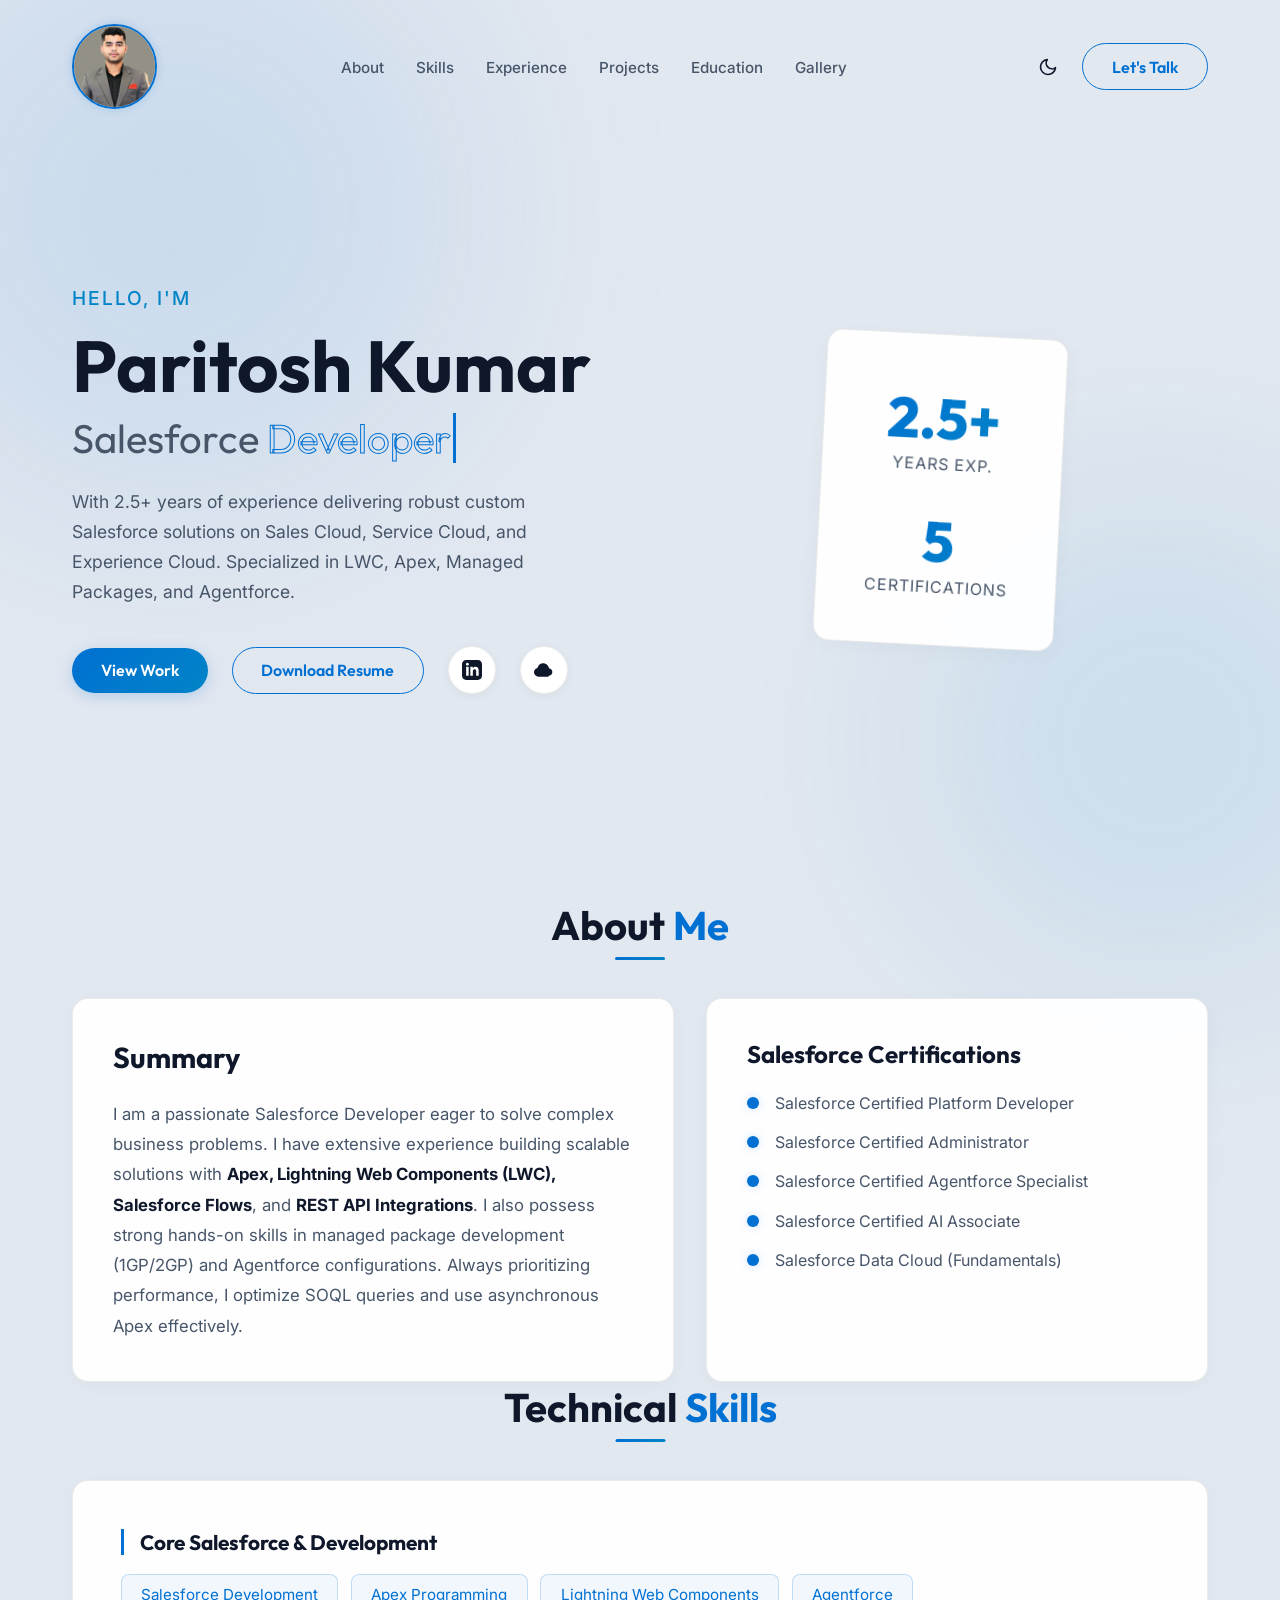
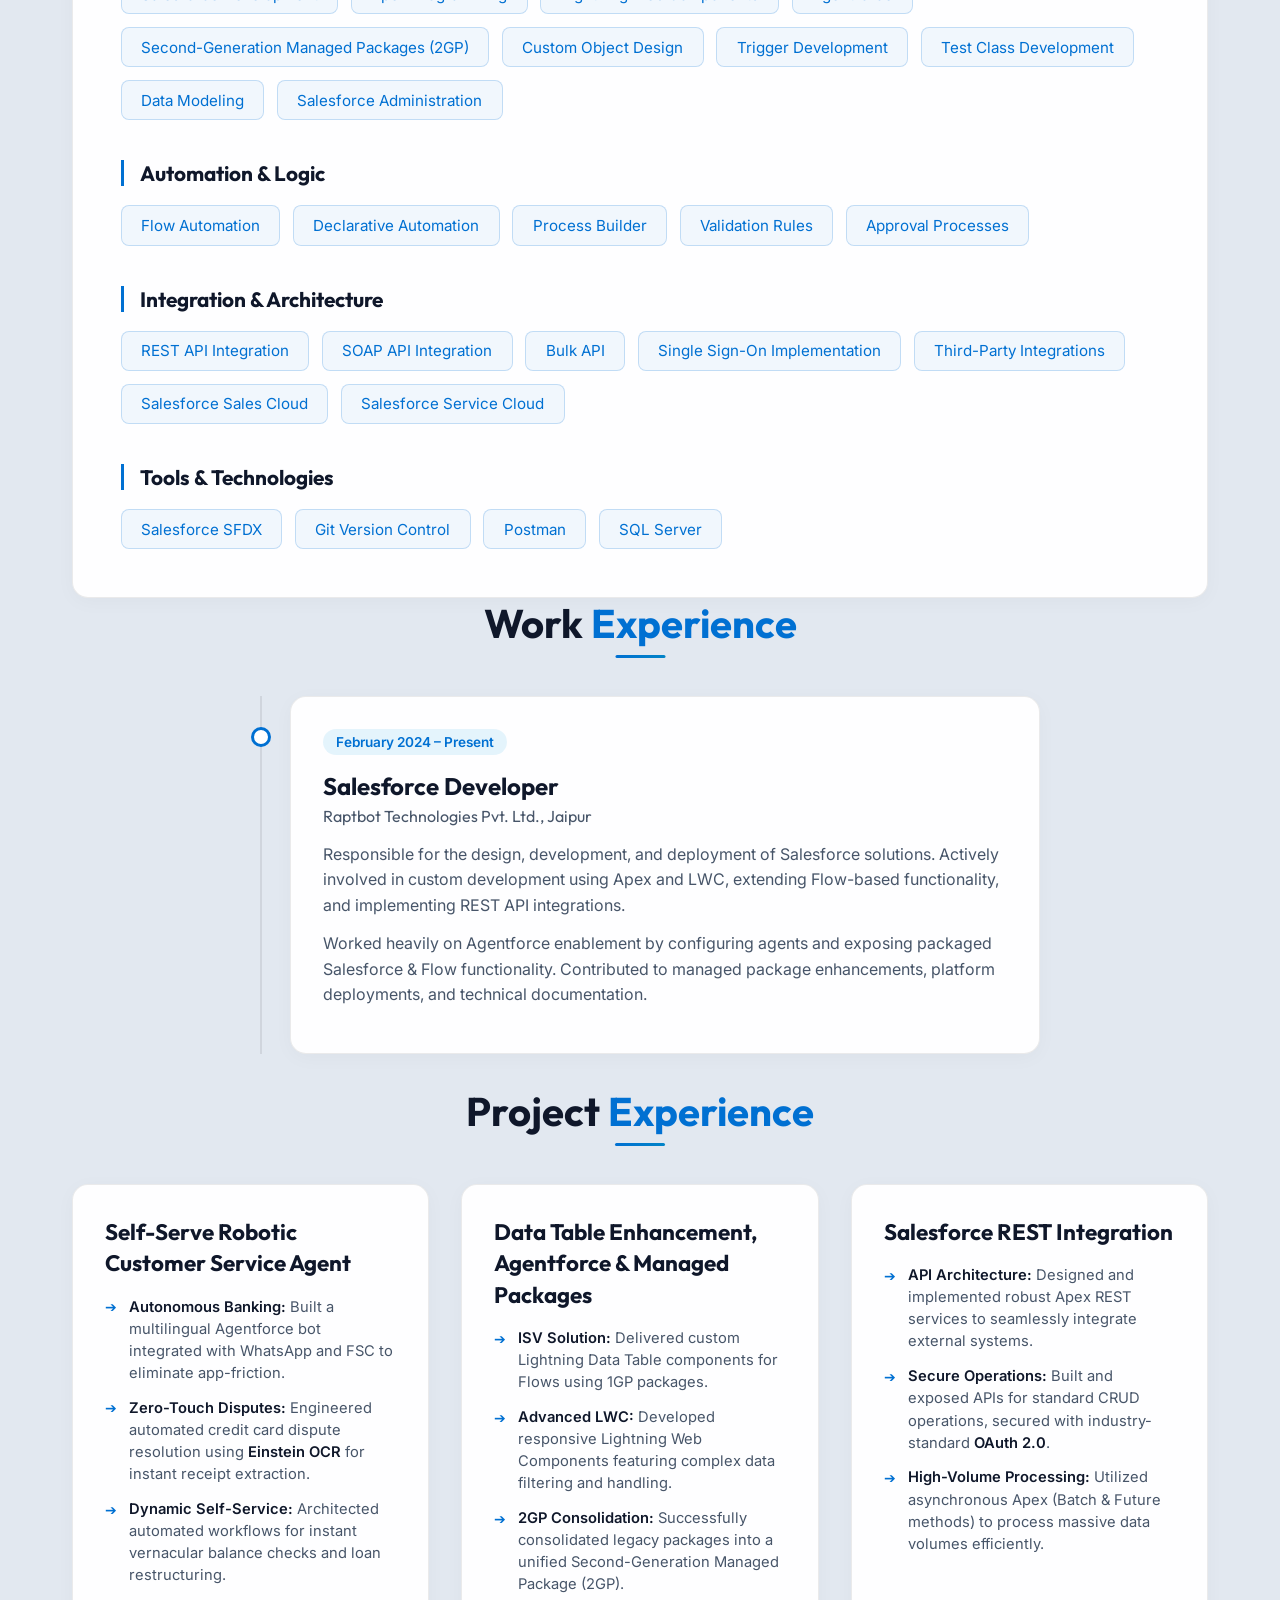
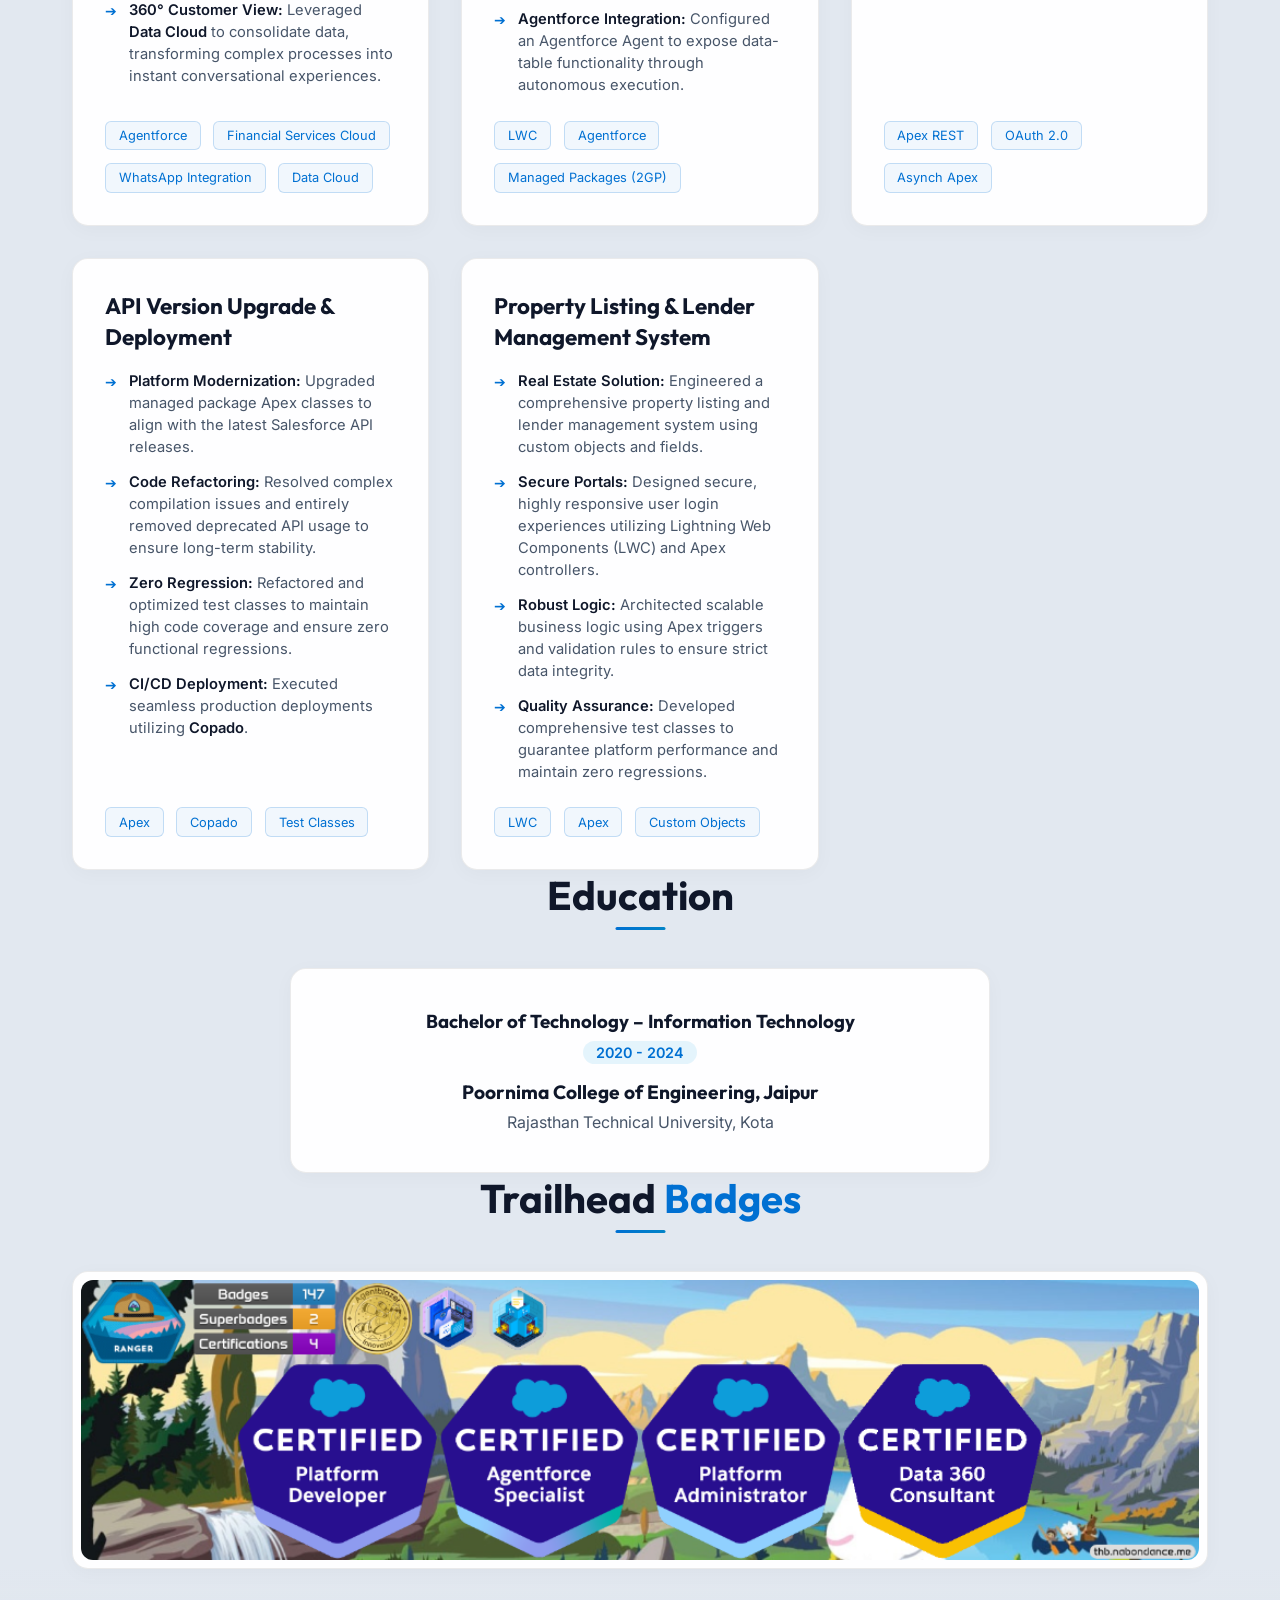
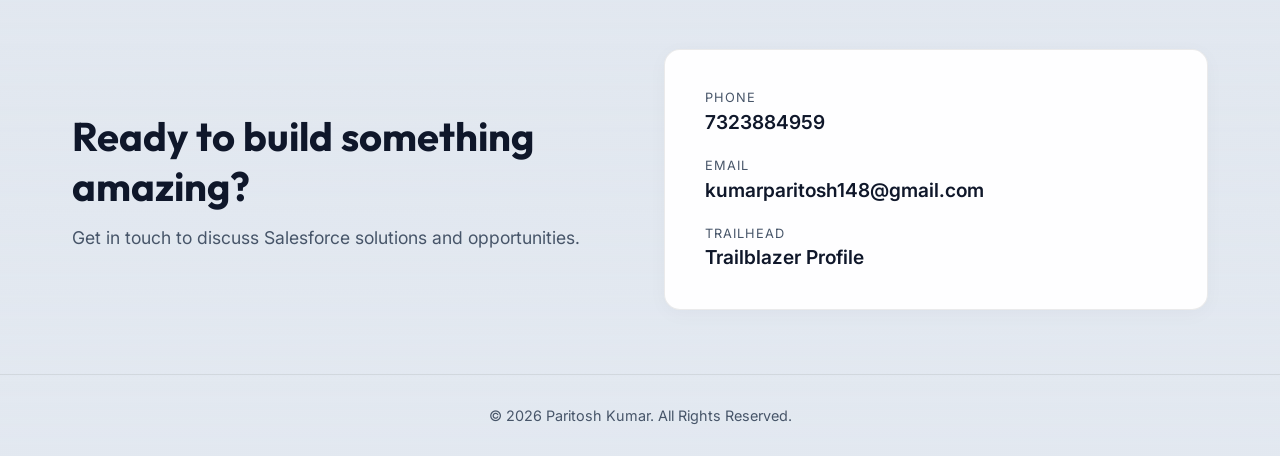
==== index.html @ a92273f9 "style: Restructure project descriptions into scannable bullet points" ====
<!DOCTYPE html>
<html lang="en">

<head>
    <meta charset="UTF-8">
    <meta name="viewport" content="width=device-width, initial-scale=1.0">
    <title>Paritosh Kumar - Salesforce Developer</title>
    <meta name="description"
        content="Portfolio of Paritosh Kumar, Salesforce Developer experienced in Apex, LWC, Agentforce, and REST integrations.">
    <!-- Google Fonts -->
    <link rel="preconnect" href="https://fonts.googleapis.com">
    <link rel="preconnect" href="https://fonts.gstatic.com" crossorigin>
    <link
        href="https://fonts.googleapis.com/css2?family=Inter:wght@300;400;500;600;700;800&family=Outfit:wght@400;600;800&display=swap"
        rel="stylesheet">
    <link rel="stylesheet" href="style.css?v=4.0">
</head>

<body>

    <!-- Background decorative elements -->
    <div class="blob blob-1"></div>
    <div class="blob blob-2"></div>

    <!-- Navigation -->
    <nav class="navbar">
        <div class="nav-content container">
            <a href="#home" class="logo-link">
                <img src="assets/images/profile.jpg" alt="Paritosh Kumar" class="logo-img" />
            </a>
            <div class="menu-toggle" id="mobile-menu" aria-label="Toggle Menu">
                <span class="bar"></span>
                <span class="bar"></span>
                <span class="bar"></span>
            </div>
            <ul class="nav-links">
                <li><a href="#about">About</a></li>
                <li><a href="#skills">Skills</a></li>
                <li><a href="#experience">Experience</a></li>
                <li><a href="#projects">Projects</a></li>
                <li><a href="#education">Education</a></li>
                <li><a href="#gallery">Gallery</a></li>
            </ul>
            <div class="nav-contact">
                <button class="theme-toggle" id="themeToggle" aria-label="Toggle Night Mode">
                    <svg class="sun-icon" viewBox="0 0 24 24" fill="none" stroke="currentColor" stroke-width="2" stroke-linecap="round" stroke-linejoin="round"><circle cx="12" cy="12" r="5"></circle><line x1="12" y1="1" x2="12" y2="3"></line><line x1="12" y1="21" x2="12" y2="23"></line><line x1="4.22" y1="4.22" x2="5.64" y2="5.64"></line><line x1="18.36" y1="18.36" x2="19.78" y2="19.78"></line><line x1="1" y1="12" x2="3" y2="12"></line><line x1="21" y1="12" x2="23" y2="12"></line><line x1="4.22" y1="19.78" x2="5.64" y2="18.36"></line><line x1="18.36" y1="5.64" x2="19.78" y2="4.22"></line></svg>
                    <svg class="moon-icon" viewBox="0 0 24 24" fill="none" stroke="currentColor" stroke-width="2" stroke-linecap="round" stroke-linejoin="round"><path d="M21 12.79A9 9 0 1 1 11.21 3 7 7 0 0 0 21 12.79z"></path></svg>
                </button>
                <a href="#contact" class="btn btn-outline">Let's Talk</a>
            </div>
        </div>
    </nav>

    <main>
        <!-- Home / Hero Section -->
        <section id="home" class="hero container reveal">
            <div class="hero-content">
                <span class="greeting">Hello, I'm</span>
                <h1 class="title">Paritosh Kumar</h1>
                <h2 class="subtitle">Salesforce <span class="typing-text"></span><span class="cursor">&nbsp;</span></h2>
                <p class="description">
                    With 2.5+ years of experience delivering robust custom Salesforce solutions on Sales Cloud, Service
                    Cloud, and Experience Cloud. Specialized in LWC, Apex, Managed Packages, and Agentforce.
                </p>
                <div class="hero-actions">
                    <a href="#projects" class="btn btn-primary">View Work</a>
                    <a href="Paritosh_Kumar.docx%20(4).pdf" download="Paritosh_Kumar_Resume.pdf" class="btn btn-outline"
                        target="_blank">Download Resume</a>
                    <a href="https://www.linkedin.com/in/paritoshkumar73/" target="_blank" class="btn btn-icon"
                        title="LinkedIn">
                        <svg viewBox="0 0 24 24" fill="currentColor">
                            <path
                                d="M19 0h-14c-2.761 0-5 2.239-5 5v14c0 2.761 2.239 5 5 5h14c2.762 0 5-2.239 5-5v-14c0-2.761-2.238-5-5-5zm-11 19h-3v-11h3v11zm-1.5-12.268c-.966 0-1.75-.79-1.75-1.764s.784-1.764 1.75-1.764 1.75.79 1.75 1.764-.783 1.764-1.75 1.764zm13.5 12.268h-3v-5.604c0-3.368-4-3.113-4 0v5.604h-3v-11h3v1.765c1.396-2.586 7-2.777 7 2.476v6.759z" />
                        </svg>
                    </a>
                    <a href="https://www.salesforce.com/trailblazer/i5jnhbssmdlrt0nk6s" target="_blank"
                        class="btn btn-icon" title="Trailhead Profile">
                        <svg viewBox="0 0 24 24" fill="currentColor">
                            <path
                                d="M17.5 19c2.485 0 4.5-2.015 4.5-4.5 0-2.316-1.745-4.225-4.004-4.475C17.432 6.643 14.542 4 11 4 7.686 4 4.908 6.37 4.148 9.479 1.83 9.873 0 11.968 0 14.5 0 17.538 2.462 20 5.5 20h12v-1z" />
                        </svg>
                    </a>
                </div>
            </div>

            <div class="hero-visual">
                <div class="hero-card glass">
                    <div class="card-item">
                        <span class="stat">2.5+</span>
                        <span class="label">Years Exp.</span>
                    </div>
                    <div class="card-item">
                        <span class="stat">5</span>
                        <span class="label">Certifications</span>
                    </div>
                </div>
            </div>
        </section>

        <!-- About Section -->
        <section id="about" class="about container reveal">
            <h2 class="section-title">About <span>Me</span></h2>
            <div class="about-grid">
                <div class="about-text glass">
                    <h3>Summary</h3>
                    <p>I am a passionate Salesforce Developer eager to solve complex business problems. I have extensive
                        experience building scalable solutions with <strong>Apex, Lightning Web Components (LWC),
                            Salesforce Flows</strong>, and <strong>REST API Integrations</strong>. I also possess strong
                        hands-on skills in managed package development (1GP/2GP) and Agentforce configurations. Always
                        prioritizing performance, I optimize SOQL queries and use asynchronous Apex effectively.</p>
                </div>

                <div class="certifications glass">
                    <h3>Salesforce Certifications</h3>
                    <ul class="cert-list">
                        <li>
                            <div class="cert-icon"></div>
                            <span>Salesforce Certified Platform Developer</span>
                        </li>
                        <li>
                            <div class="cert-icon"></div>
                            <span>Salesforce Certified Administrator</span>
                        </li>
                        <li>
                            <div class="cert-icon"></div>
                            <span>Salesforce Certified Agentforce Specialist</span>
                        </li>
                        <li>
                            <div class="cert-icon"></div>
                            <span>Salesforce Certified AI Associate</span>
                        </li>
                        <li>
                            <div class="cert-icon"></div>
                            <span>Salesforce Data Cloud (Fundamentals)</span>
                        </li>
                    </ul>
                </div>
            </div>
        </section>

        <!-- Skills Section -->
        <section id="skills" class="skills container reveal">
            <h2 class="section-title">Technical <span>Skills</span></h2>
            <div class="skills-container glass hover-effect">
                <div class="skill-category">
                    <h3>Core Salesforce & Development</h3>
                    <div class="skill-tags">
                        <span>Salesforce Development</span>
                        <span>Apex Programming</span>
                        <span>Lightning Web Components</span>
                        <span>Agentforce</span>
                        <span>Second-Generation Managed Packages (2GP)</span>
                        <span>Custom Object Design</span>
                        <span>Trigger Development</span>
                        <span>Test Class Development</span>
                        <span>Data Modeling</span>
                        <span>Salesforce Administration</span>
                    </div>
                </div>

                <div class="skill-category">
                    <h3>Automation & Logic</h3>
                    <div class="skill-tags">
                        <span>Flow Automation</span>
                        <span>Declarative Automation</span>
                        <span>Process Builder</span>
                        <span>Validation Rules</span>
                        <span>Approval Processes</span>
                    </div>
                </div>

                <div class="skill-category">
                    <h3>Integration & Architecture</h3>
                    <div class="skill-tags">
                        <span>REST API Integration</span>
                        <span>SOAP API Integration</span>
                        <span>Bulk API</span>
                        <span>Single Sign-On Implementation</span>
                        <span>Third-Party Integrations</span>
                        <span>Salesforce Sales Cloud</span>
                        <span>Salesforce Service Cloud</span>
                    </div>
                </div>

                <div class="skill-category">
                    <h3>Tools & Technologies</h3>
                    <div class="skill-tags">
                        <span>Salesforce SFDX</span>
                        <span>Git Version Control</span>
                        <span>Postman</span>
                        <span>SQL Server</span>
                    </div>
                </div>
            </div>
        </section>

        <!-- Experience Section -->
        <section id="experience" class="experience container reveal">
            <h2 class="section-title">Work <span>Experience</span></h2>
            <div class="timeline">
                <div class="timeline-item glass">
                    <div class="timeline-badge"></div>
                    <div class="timeline-content">
                        <span class="timeline-date">February 2024 – Present</span>
                        <h3 class="role">Salesforce Developer</h3>
                        <h4 class="company">Raptbot Technologies Pvt. Ltd., Jaipur</h4>
                        <p>Responsible for the design, development, and deployment of Salesforce solutions. Actively
                            involved in custom development using Apex and LWC, extending Flow-based functionality, and
                            implementing REST API integrations.</p>
                        <p>Worked heavily on Agentforce enablement by configuring agents and exposing packaged
                            Salesforce & Flow functionality. Contributed to managed package enhancements, platform
                            deployments, and technical documentation.</p>
                    </div>
                </div>
            </div>
        </section>

        <!-- Projects Section -->
        <section id="projects" class="projects container reveal">
            <h2 class="section-title">Project <span>Experience</span></h2>
            <div class="projects-grid">

                <div class="project-card glass hover-effect">
                    <div class="project-header">
                        <h3>Self-Serve Robotic Customer Service Agent</h3>
                    </div>
                    <div class="project-body">
                        <ul class="project-bullets">
                            <li><strong>Autonomous Banking:</strong> Built a multilingual Agentforce bot integrated with WhatsApp and FSC to eliminate app-friction.</li>
                            <li><strong>Zero-Touch Disputes:</strong> Engineered automated credit card dispute resolution using <strong>Einstein OCR</strong> for instant receipt extraction.</li>
                            <li><strong>Dynamic Self-Service:</strong> Architected automated workflows for instant vernacular balance checks and loan restructuring.</li>
                            <li><strong>360° Customer View:</strong> Leveraged <strong>Data Cloud</strong> to consolidate data, transforming complex processes into instant conversational experiences.</li>
                        </ul>
                    </div>
                    <div class="project-tags">
                        <span>Agentforce</span>
                        <span>Financial Services Cloud</span>
                        <span>WhatsApp Integration</span>
                        <span>Data Cloud</span>
                    </div>
                </div>

                <div class="project-card glass hover-effect">
                    <div class="project-header">
                        <h3>Data Table Enhancement, Agentforce & Managed Packages</h3>
                    </div>
                    <div class="project-body">
                        <ul class="project-bullets">
                            <li><strong>ISV Solution:</strong> Delivered custom Lightning Data Table components for Flows using 1GP packages.</li>
                            <li><strong>Advanced LWC:</strong> Developed responsive Lightning Web Components featuring complex data filtering and handling.</li>
                            <li><strong>2GP Consolidation:</strong> Successfully consolidated legacy packages into a unified Second-Generation Managed Package (2GP).</li>
                            <li><strong>Agentforce Integration:</strong> Configured an Agentforce Agent to expose data-table functionality through autonomous execution.</li>
                        </ul>
                    </div>
                    <div class="project-tags">
                        <span>LWC</span>
                        <span>Agentforce</span>
                        <span>Managed Packages (2GP)</span>
                    </div>
                </div>

                <div class="project-card glass hover-effect">
                    <div class="project-header">
                        <h3>Salesforce REST Integration</h3>
                    </div>
                    <div class="project-body">
                        <ul class="project-bullets">
                            <li><strong>API Architecture:</strong> Designed and implemented robust Apex REST services to seamlessly integrate external systems.</li>
                            <li><strong>Secure Operations:</strong> Built and exposed APIs for standard CRUD operations, secured with industry-standard <strong>OAuth 2.0</strong>.</li>
                            <li><strong>High-Volume Processing:</strong> Utilized asynchronous Apex (Batch & Future methods) to process massive data volumes efficiently.</li>
                        </ul>
                    </div>
                    <div class="project-tags">
                        <span>Apex REST</span>
                        <span>OAuth 2.0</span>
                        <span>Asynch Apex</span>
                    </div>
                </div>

                <div class="project-card glass hover-effect">
                    <div class="project-header">
                        <h3>API Version Upgrade & Deployment</h3>
                    </div>
                    <div class="project-body">
                        <ul class="project-bullets">
                            <li><strong>Platform Modernization:</strong> Upgraded managed package Apex classes to align with the latest Salesforce API releases.</li>
                            <li><strong>Code Refactoring:</strong> Resolved complex compilation issues and entirely removed deprecated API usage to ensure long-term stability.</li>
                            <li><strong>Zero Regression:</strong> Refactored and optimized test classes to maintain high code coverage and ensure zero functional regressions.</li>
                            <li><strong>CI/CD Deployment:</strong> Executed seamless production deployments utilizing <strong>Copado</strong>.</li>
                        </ul>
                    </div>
                    <div class="project-tags">
                        <span>Apex</span>
                        <span>Copado</span>
                        <span>Test Classes</span>
                    </div>
                </div>

                <div class="project-card glass hover-effect">
                    <div class="project-header">
                        <h3>Property Listing & Lender Management System</h3>
                    </div>
                    <div class="project-body">
                        <ul class="project-bullets">
                            <li><strong>Real Estate Solution:</strong> Engineered a comprehensive property listing and lender management system using custom objects and fields.</li>
                            <li><strong>Secure Portals:</strong> Designed secure, highly responsive user login experiences utilizing Lightning Web Components (LWC) and Apex controllers.</li>
                            <li><strong>Robust Logic:</strong> Architected scalable business logic using Apex triggers and validation rules to ensure strict data integrity.</li>
                            <li><strong>Quality Assurance:</strong> Developed comprehensive test classes to guarantee platform performance and maintain zero regressions.</li>
                        </ul>
                    </div>
                    <div class="project-tags">
                        <span>LWC</span>
                        <span>Apex</span>
                        <span>Custom Objects</span>
                    </div>
                </div>

            </div>
        </section>

        <!-- Education Section -->
        <section id="education" class="education container reveal">
            <h2 class="section-title">Education</h2>
            <div class="edu-card glass">
                <div class="edu-header">
                    <h3>Bachelor of Technology – Information Technology</h3>
                    <span class="edu-date">2020 - 2024</span>
                </div>
                <h4>Poornima College of Engineering, Jaipur</h4>
                <p>Rajasthan Technical University, Kota</p>
            </div>
        </section>

        <!-- Gallery Section -->
        <section id="gallery" class="gallery container reveal">
            <h2 class="section-title">Trailhead <span>Badges</span></h2>
            <div class="glass hover-effect" style="overflow: hidden; display: flex; justify-content: center; padding: 0.5rem; border-radius: 16px;">
                <img src="assets/images/trailhead_banner.png" alt="Trailhead Certifications Banner" style="width: 100%; height: auto; object-fit: contain; border-radius: 12px;" loading="lazy" />
            </div>
        </section>

    </main>

    <footer id="contact" class="footer">
        <div class="container footer-content">
            <div class="footer-info">
                <h2>Ready to build something amazing?</h2>
                <p>Get in touch to discuss Salesforce solutions and opportunities.</p>
            </div>
            <div class="contact-details glass">
                <div class="contact-item">
                    <span class="contact-label">Phone</span>
                    <a href="tel:7323884959" class="contact-value">7323884959</a>
                </div>
                <div class="contact-item">
                    <span class="contact-label">Email</span>
                    <a href="mailto:kumarparitosh148@gmail.com" class="contact-value">kumarparitosh148@gmail.com</a>
                </div>
                <div class="contact-item">
                    <span class="contact-label">Trailhead</span>
                    <a href="https://www.salesforce.com/trailblazer/i5jnhbssmdlrt0nk6s" target="_blank"
                        class="contact-value">Trailblazer Profile</a>
                </div>
            </div>
        </div>
        <div class="footer-bottom">
            <p>&copy;
                <script>document.write(new Date().getFullYear())</script> Paritosh Kumar. All Rights Reserved.
            </p>
        </div>
    </footer>

    <!-- Back to Top Button -->
    <button id="backToTop" class="back-to-top" aria-label="Back to Top">
        <svg viewBox="0 0 24 24" fill="currentColor">
            <path d="M12 4l8 8h-6v8h-4v-8H4z" />
        </svg>
    </button>

    <script src="script.js"></script>
</body>

</html>
---- style.css ----
/* style.css */
:root {
    --bg-dark: #e2e8f0; /* Soft slate/gray tint for Light Theme */
    --bg-glass: rgba(255, 255, 255, 0.95);
    --bg-solid: #ffffff;
    --glass-border: rgba(0, 0, 0, 0.08);
    --text-main: #0f172a;
    --text-muted: #475569;
    --primary: #0070d2;
    --primary-glow: rgba(0, 112, 210, 0.2);
    --accent: #0284c7;
    --accent-glow: rgba(2, 132, 199, 0.2);
    --footer-bg-start: rgba(226, 232, 240, 1);
    
    --transition: all 0.3s cubic-bezier(0.25, 0.8, 0.25, 1);
}

[data-theme="dark"] {
    --bg-dark: #0d1117; /* GitHub Dark Mode */
    --bg-glass: rgba(22, 27, 34, 0.85); /* Dark cards */
    --bg-solid: #161b22; /* Solid dark backgrounds */
    --glass-border: rgba(255, 255, 255, 0.1);
    --text-main: #e6edf3;
    --text-muted: #7d8590;
    --primary: #00A1E0; /* Brighter blue for dark mode */
    --primary-glow: rgba(0, 161, 224, 0.35);
    --accent: #38bdf8;  /* Sky blue accent */
    --accent-glow: rgba(56, 189, 248, 0.3);
    --footer-bg-start: rgba(13, 17, 23, 1);
}

* {
    margin: 0;
    padding: 0;
    box-sizing: border-box;
}

html {
    scroll-behavior: smooth;
    font-family: 'Inter', sans-serif;
    background-color: var(--bg-dark);
    color: var(--text-main);
    overflow-x: hidden;
}

body {
    position: relative;
    overflow-x: hidden;
}

h1, h2, h3, h4, h5, h6, .logo {
    font-family: 'Outfit', sans-serif;
}

a {
    text-decoration: none;
    color: inherit;
    transition: var(--transition);
}

ul {
    list-style: none;
}

/* Background Effects */
.blob {
    position: fixed;
    border-radius: 50%;
    filter: blur(120px);
    z-index: -1;
    opacity: 0.5;
    animation: float 20s infinite ease-in-out alternate;
}

.blob-1 {
    top: -10%;
    left: -10%;
    width: 600px;
    height: 600px;
    background: var(--primary-glow);
}

.blob-2 {
    bottom: -10%;
    right: -10%;
    width: 500px;
    height: 500px;
    background: var(--accent-glow);
    animation-delay: -5s;
}

@keyframes float {
    0% { transform: translate(0, 0) scale(1); }
    50% { transform: translate(10%, 10%) scale(1.1); }
    100% { transform: translate(-10%, -10%) scale(0.9); }
}

/* Layout */
.container {
    max-width: 1200px;
    margin: 0 auto;
    padding: 0 2rem;
}

/* Glassmorphism utilities */
.glass {
    background: var(--bg-glass);
    backdrop-filter: blur(12px);
    -webkit-backdrop-filter: blur(12px);
    border: 1px solid var(--glass-border);
    border-radius: 16px;
    box-shadow: 0 4px 20px rgba(0, 0, 0, 0.03);
}

.hover-effect {
    transition: transform 0.3s ease, box-shadow 0.3s ease, border-color 0.3s ease;
}

.hover-effect:hover {
    transform: translateY(-5px);
    box-shadow: 0 10px 30px rgba(0, 0, 0, 0.3);
    border-color: rgba(255, 255, 255, 0.15);
}

/* Typography elements */
.section-title {
    font-size: 2.5rem;
    margin-bottom: 3rem;
    text-align: center;
    position: relative;
    display: inline-block;
    left: 50%;
    transform: translateX(-50%);
}

.section-title span {
    color: var(--primary);
}

.section-title::after {
    content: '';
    position: absolute;
    bottom: -10px;
    left: 50%;
    transform: translateX(-50%);
    width: 50px;
    height: 3px;
    background: linear-gradient(90deg, var(--primary), var(--accent));
    border-radius: 5px;
}

/* Buttons */
.btn {
    display: inline-flex;
    align-items: center;
    justify-content: center;
    padding: 0.8rem 1.8rem;
    border-radius: 30px;
    font-weight: 600;
    font-size: 1rem;
    cursor: pointer;
    font-family: 'Outfit', sans-serif;
}

.btn-primary {
    background: linear-gradient(135deg, var(--primary), var(--accent));
    color: white;
    box-shadow: 0 4px 15px var(--primary-glow);
}

.btn-primary:hover {
    box-shadow: 0 6px 20px var(--primary-glow);
    transform: translateY(-2px);
}

.btn-outline {
    border: 1px solid var(--primary);
    background: transparent;
    color: var(--primary);
}

.btn-outline:hover {
    background: var(--primary);
    color: white;
    border-color: var(--primary);
}

.btn-icon {
    width: 48px;
    height: 48px;
    padding: 0;
    border-radius: 50%;
    background: var(--bg-solid);
    border: 1px solid var(--glass-border);
    display: flex;
    align-items: center;
    justify-content: center;
    box-shadow: 0 2px 10px rgba(0,0,0,0.05);
}

.btn-icon svg {
    width: 20px;
    height: 20px;
    fill: var(--text-main);
    transition: var(--transition);
}

.btn-icon:hover {
    background: var(--primary);
    border-color: var(--primary);
    transform: translateY(-2px);
}
.btn-icon:hover svg {
    fill: white;
}

/* Navigation */
.navbar {
    position: fixed;
    top: 0;
    left: 0;
    width: 100%;
    z-index: 1000;
    padding: 1.5rem 0;
    transition: var(--transition);
}

.navbar.scrolled {
    padding: 1rem 0;
    background: var(--bg-glass);
    backdrop-filter: blur(20px);
    border-bottom: 1px solid var(--glass-border);
    box-shadow: 0 2px 15px rgba(0,0,0,0.03);
}

.nav-content {
    display: flex;
    justify-content: space-between;
    align-items: center;
}

.logo-link {
    display: flex;
    align-items: center;
}

.logo-img {
    height: 85px;
    width: 85px;
    object-fit: cover;
    object-position: top center;
    border-radius: 50%;
    border: 2px solid var(--primary);
    box-shadow: 0 0 10px var(--primary-glow);
    transition: var(--transition);
}

.logo-link:hover .logo-img {
    transform: scale(1.1);
    box-shadow: 0 0 15px var(--accent-glow);
    border-color: var(--accent);
}

.nav-links {
    display: flex;
    gap: 2rem;
}

.nav-contact {
    display: flex;
    align-items: center;
    gap: 1rem;
}

.theme-toggle {
    background: transparent;
    border: none;
    color: var(--text-main);
    cursor: pointer;
    display: flex;
    align-items: center;
    justify-content: center;
    padding: 0.5rem;
    border-radius: 50%;
    transition: var(--transition);
}

.theme-toggle:hover {
    background: rgba(128, 128, 128, 0.1);
}

.theme-toggle svg {
    width: 20px;
    height: 20px;
}

.theme-toggle .moon-icon {
    display: block;
}

.theme-toggle .sun-icon {
    display: none;
}

[data-theme="dark"] .theme-toggle .moon-icon {
    display: none;
}

[data-theme="dark"] .theme-toggle .sun-icon {
    display: block;
}

.nav-links a {
    font-weight: 500;
    font-size: 0.95rem;
    color: var(--text-muted);
}

.nav-links a:hover,
.nav-links a.active {
    color: var(--text-main);
    text-shadow: 0 0 8px rgba(255, 255, 255, 0.3);
}

/* Hero Section */
.hero {
    min-height: 100vh;
    display: flex;
    align-items: center;
    padding-top: 80px; /* Offset for navbar */
    gap: 4rem;
}

.hero-content {
    flex: 1;
}

.greeting {
    font-size: 1.2rem;
    color: var(--accent);
    font-weight: 500;
    display: block;
    margin-bottom: 1rem;
    letter-spacing: 2px;
    text-transform: uppercase;
}

.title {
    font-size: 4.5rem;
    line-height: 1.1;
    margin-bottom: 0.5rem;
}

.subtitle {
    font-size: 2.5rem;
    color: var(--text-muted);
    font-weight: 400;
    margin-bottom: 1.5rem;
}

.subtitle span {
    color: transparent;
    -webkit-text-stroke: 1px var(--primary);
}

.description {
    font-size: 1.1rem;
    line-height: 1.7;
    color: var(--text-muted);
    margin-bottom: 2.5rem;
    max-width: 540px;
}

.hero-actions {
    display: flex;
    gap: 1.5rem;
    align-items: center;
}

.hero-visual {
    flex: 1;
    display: flex;
    justify-content: center;
    align-items: center;
}

.hero-card {
    padding: 3rem;
    display: flex;
    flex-direction: column;
    gap: 2rem;
    transform: rotate(3deg);
    transition: var(--transition);
}

.hero-card:hover {
    transform: rotate(0deg) scale(1.05);
}

.card-item {
    text-align: center;
}

.stat {
    display: block;
    font-size: 3.5rem;
    font-weight: 800;
    font-family: 'Outfit', sans-serif;
    background: linear-gradient(135deg, var(--primary), var(--accent));
    -webkit-background-clip: text;
    -webkit-text-fill-color: transparent;
}

.label {
    font-size: 1rem;
    color: var(--text-muted);
    text-transform: uppercase;
    letter-spacing: 1px;
}

/* Sections Common */
section {
    padding: 6rem 0;
}

/* About Section */
.about-grid {
    display: grid;
    grid-template-columns: 1.2fr 1fr;
    gap: 2rem;
}

.about-text {
    padding: 2.5rem;
}

.about-text h3 {
    font-size: 1.8rem;
    margin-bottom: 1.5rem;
    color: var(--text-main);
}

.about-text p {
    color: var(--text-muted);
    line-height: 1.8;
    font-size: 1.05rem;
}

.about-text strong {
    color: var(--text-main);
}

.certifications {
    padding: 2.5rem;
}

.certifications h3 {
    font-size: 1.5rem;
    margin-bottom: 1.5rem;
}

.cert-list {
    display: flex;
    flex-direction: column;
    gap: 1.2rem;
}

.cert-list li {
    display: flex;
    align-items: center;
    gap: 1rem;
    color: var(--text-muted);
}

.cert-icon {
    width: 12px;
    height: 12px;
    border-radius: 50%;
    background: var(--primary);
    box-shadow: 0 0 10px var(--primary-glow);
}

/* Skills Section */
.skills-container {
    padding: 3rem;
    display: flex;
    flex-direction: column;
    gap: 2.5rem;
}

.skill-category h3 {
    font-size: 1.3rem;
    color: var(--text-main);
    margin-bottom: 1.2rem;
    border-left: 3px solid var(--primary);
    padding-left: 1rem;
}

.skill-tags {
    display: flex;
    flex-wrap: wrap;
    gap: 0.8rem;
}

.skill-tags span {
    font-size: 0.95rem;
    padding: 0.6rem 1.2rem;
    background: rgba(0, 112, 210, 0.05);
    border: 1px solid rgba(0, 112, 210, 0.2);
    border-radius: 8px;
    color: var(--primary);
    transition: var(--transition);
}

.skill-tags span:hover {
    color: var(--accent);
    border-color: var(--accent);
    background: rgba(6, 182, 212, 0.05);
    transform: translateY(-2px);
    box-shadow: 0 4px 10px rgba(0, 0, 0, 0.2);
}

/* Experience Section */
.timeline {
    position: relative;
    max-width: 800px;
    margin: 0 auto;
}

.timeline::before {
    content: '';
    position: absolute;
    top: 0;
    left: 20px;
    height: 100%;
    width: 2px;
    background: var(--glass-border);
}

.timeline-item {
    position: relative;
    padding: 2rem;
    margin-left: 50px;
    margin-bottom: 2rem;
}

.timeline-badge {
    position: absolute;
    top: 30px;
    left: -40px;
    width: 20px;
    height: 20px;
    border-radius: 50%;
    background: var(--bg-solid);
    border: 3px solid var(--primary);
    z-index: 1;
}

.timeline-date {
    display: inline-block;
    padding: 0.3rem 0.8rem;
    background: rgba(0, 161, 224, 0.1);
    color: var(--primary);
    border-radius: 20px;
    font-size: 0.85rem;
    font-weight: 600;
    margin-bottom: 1rem;
}

.role {
    font-size: 1.5rem;
    margin-bottom: 0.3rem;
}

.company {
    color: var(--text-muted);
    font-weight: 400;
    margin-bottom: 1rem;
}

.timeline-item p {
    color: var(--text-muted);
    line-height: 1.6;
    margin-bottom: 0.8rem;
}

/* Projects Section */
.projects-grid {
    display: grid;
    grid-template-columns: repeat(auto-fit, minmax(320px, 1fr));
    gap: 2rem;
}

.project-card {
    display: flex;
    flex-direction: column;
    padding: 2rem;
    height: 100%;
}

.project-header h3 {
    font-size: 1.4rem;
    margin-bottom: 1rem;
    line-height: 1.4;
}

.project-body {
    flex-grow: 1;
}

.project-body p {
    color: var(--text-muted);
    line-height: 1.6;
    font-size: 0.95rem;
    margin-bottom: 1.5rem;
}

.project-bullets {
    list-style: none;
    margin-bottom: 1.5rem;
    display: flex;
    flex-direction: column;
    gap: 0.8rem;
}

.project-bullets li {
    position: relative;
    padding-left: 1.5rem;
    color: var(--text-muted);
    font-size: 0.92rem;
    line-height: 1.5;
}

.project-bullets li::before {
    content: '➔';
    position: absolute;
    left: 0;
    top: 2px;
    color: var(--primary);
    font-size: 0.85rem;
}

.project-bullets strong {
    color: var(--text-main);
    font-weight: 600;
}

.project-tags {
    display: flex;
    flex-wrap: wrap;
    gap: 0.8rem;
}

.project-tags span {
    font-size: 0.8rem;
    padding: 0.4rem 0.8rem;
    background: rgba(0, 112, 210, 0.05);
    border: 1px solid rgba(0, 112, 210, 0.2);
    border-radius: 6px;
    color: var(--primary);
}

/* Education */
.edu-card {
    max-width: 700px;
    margin: 0 auto;
    padding: 2.5rem;
    text-align: center;
}

.edu-header {
    display: flex;
    justify-content: center;
    align-items: center;
    flex-direction: column;
    gap: 0.5rem;
    margin-bottom: 1rem;
}

.edu-date {
    color: var(--primary);
    font-weight: 600;
    font-size: 0.9rem;
    background: rgba(0, 161, 224, 0.1);
    padding: 0.2rem 0.8rem;
    border-radius: 20px;
}

.edu-card h4 {
    font-size: 1.2rem;
    color: var(--text-main);
    margin-bottom: 0.5rem;
}

.edu-card p {
    color: var(--text-muted);
}

/* Gallery Section */
.gallery-grid {
    display: grid;
    grid-template-columns: repeat(auto-fit, minmax(280px, 1fr));
    gap: 1.8rem;
}

.gallery-item {
    overflow: hidden;
    aspect-ratio: 4 / 3;
    display: flex;
    justify-content: center;
    align-items: center;
}

.gallery-item img {
    width: 100%;
    height: 100%;
    object-fit: cover;
    transition: var(--transition);
}

.gallery-item:hover img {
    transform: scale(1.08);
}

/* Footer */
.footer {
    padding-top: 5rem;
    background: linear-gradient(to top, var(--footer-bg-start), transparent);
}

.footer-content {
    display: grid;
    grid-template-columns: 1fr 1fr;
    gap: 3rem;
    margin-bottom: 4rem;
    align-items: center;
}

.footer-info h2 {
    font-size: 2.5rem;
    margin-bottom: 1rem;
}

.footer-info p {
    color: var(--text-muted);
    font-size: 1.1rem;
}

.contact-details {
    padding: 2.5rem;
    display: flex;
    flex-direction: column;
    gap: 1.5rem;
}

.contact-item {
    display: flex;
    flex-direction: column;
    gap: 0.3rem;
}

.contact-label {
    text-transform: uppercase;
    font-size: 0.8rem;
    letter-spacing: 1px;
    color: var(--text-muted);
}

.contact-value {
    font-size: 1.2rem;
    font-weight: 600;
    color: var(--text-main);
}

.contact-value:hover {
    color: var(--primary);
}

.footer-bottom {
    text-align: center;
    padding: 2rem;
    border-top: 1px solid var(--glass-border);
    color: var(--text-muted);
    font-size: 0.9rem;
}

/* Animations */
.reveal {
    opacity: 0;
    transform: translateY(30px);
    transition: all 0.8s cubic-bezier(0.5, 0, 0, 1);
}

.reveal.active {
    opacity: 1;
    transform: translateY(0);
}

/* Responsive */
@media (max-width: 992px) {
    .hero {
        flex-direction: column;
        text-align: center;
        padding-top: 120px;
    }
    
    .hero-actions {
        justify-content: center;
    }

    .description {
        margin: 0 auto 2.5rem;
    }

    .about-grid, .footer-content {
        grid-template-columns: 1fr;
    }

    .section-title {
        font-size: 2rem;
    }
    
    .title {
        font-size: 3.5rem;
    }
}

/* Mobile Navigation & Hamburger */
.menu-toggle {
    display: none;
    flex-direction: column;
    cursor: pointer;
    gap: 5px;
    z-index: 1001;
}

.bar {
    width: 25px;
    height: 3px;
    background-color: var(--text-main);
    border-radius: 3px;
    transition: var(--transition);
}

/* Typing Cursor */
.cursor {
    display: inline-block;
    width: 3px;
    background-color: var(--primary);
    animation: blink 1s step-end infinite;
    margin-left: 2px;
}

@keyframes blink {
    0%, 100% { opacity: 1; }
    50% { opacity: 0; }
}

/* Back to Top Button */
.back-to-top {
    position: fixed;
    bottom: 30px;
    right: 30px;
    width: 50px;
    height: 50px;
    background: var(--bg-glass);
    border: 1px solid var(--glass-border);
    border-radius: 50%;
    display: flex;
    justify-content: center;
    align-items: center;
    cursor: pointer;
    opacity: 0;
    visibility: hidden;
    transform: translateY(20px);
    transition: var(--transition);
    z-index: 999;
    color: var(--text-main);
    backdrop-filter: blur(12px);
}

.back-to-top.visible {
    opacity: 1;
    visibility: visible;
    transform: translateY(0);
}

.back-to-top:hover {
    background: var(--primary);
    border-color: var(--primary);
    transform: translateY(-5px);
    box-shadow: 0 5px 15px var(--primary-glow);
}

.back-to-top svg {
    width: 24px;
    height: 24px;
}

@media (max-width: 768px) {
    .menu-toggle {
        display: flex;
    }

    .nav-links {
        position: fixed;
        top: 0;
        right: -100%;
        height: 100vh;
        width: 70%;
        max-width: 300px;
        flex-direction: column;
        justify-content: center;
        align-items: center;
        background: var(--bg-glass);
        backdrop-filter: blur(20px);
        border-left: 1px solid var(--glass-border);
        box-shadow: -10px 0 30px rgba(0, 0, 0, 0.5);
        transition: right 0.4s ease;
        z-index: 1000;
        gap: 2rem;
    }

    .nav-links.active {
        right: 0;
    }

    /* Hamburger Animation */
    .menu-toggle.is-active .bar:nth-child(1) {
        transform: translateY(8px) rotate(45deg);
    }
    .menu-toggle.is-active .bar:nth-child(2) {
        opacity: 0;
    }
    .menu-toggle.is-active .bar:nth-child(3) {
        transform: translateY(-8px) rotate(-45deg);
    }

    .title {
        font-size: 2.8rem;
    }

    .subtitle {
        font-size: 1.8rem;
    }

    .hero-card {
        padding: 2rem;
        transform: none;
    }

    .timeline::before {
        left: 0;
    }

    .timeline-badge {
        left: -20px;
    }

    .timeline-item {
        margin-left: 30px;
        padding: 1.5rem;
    }
}
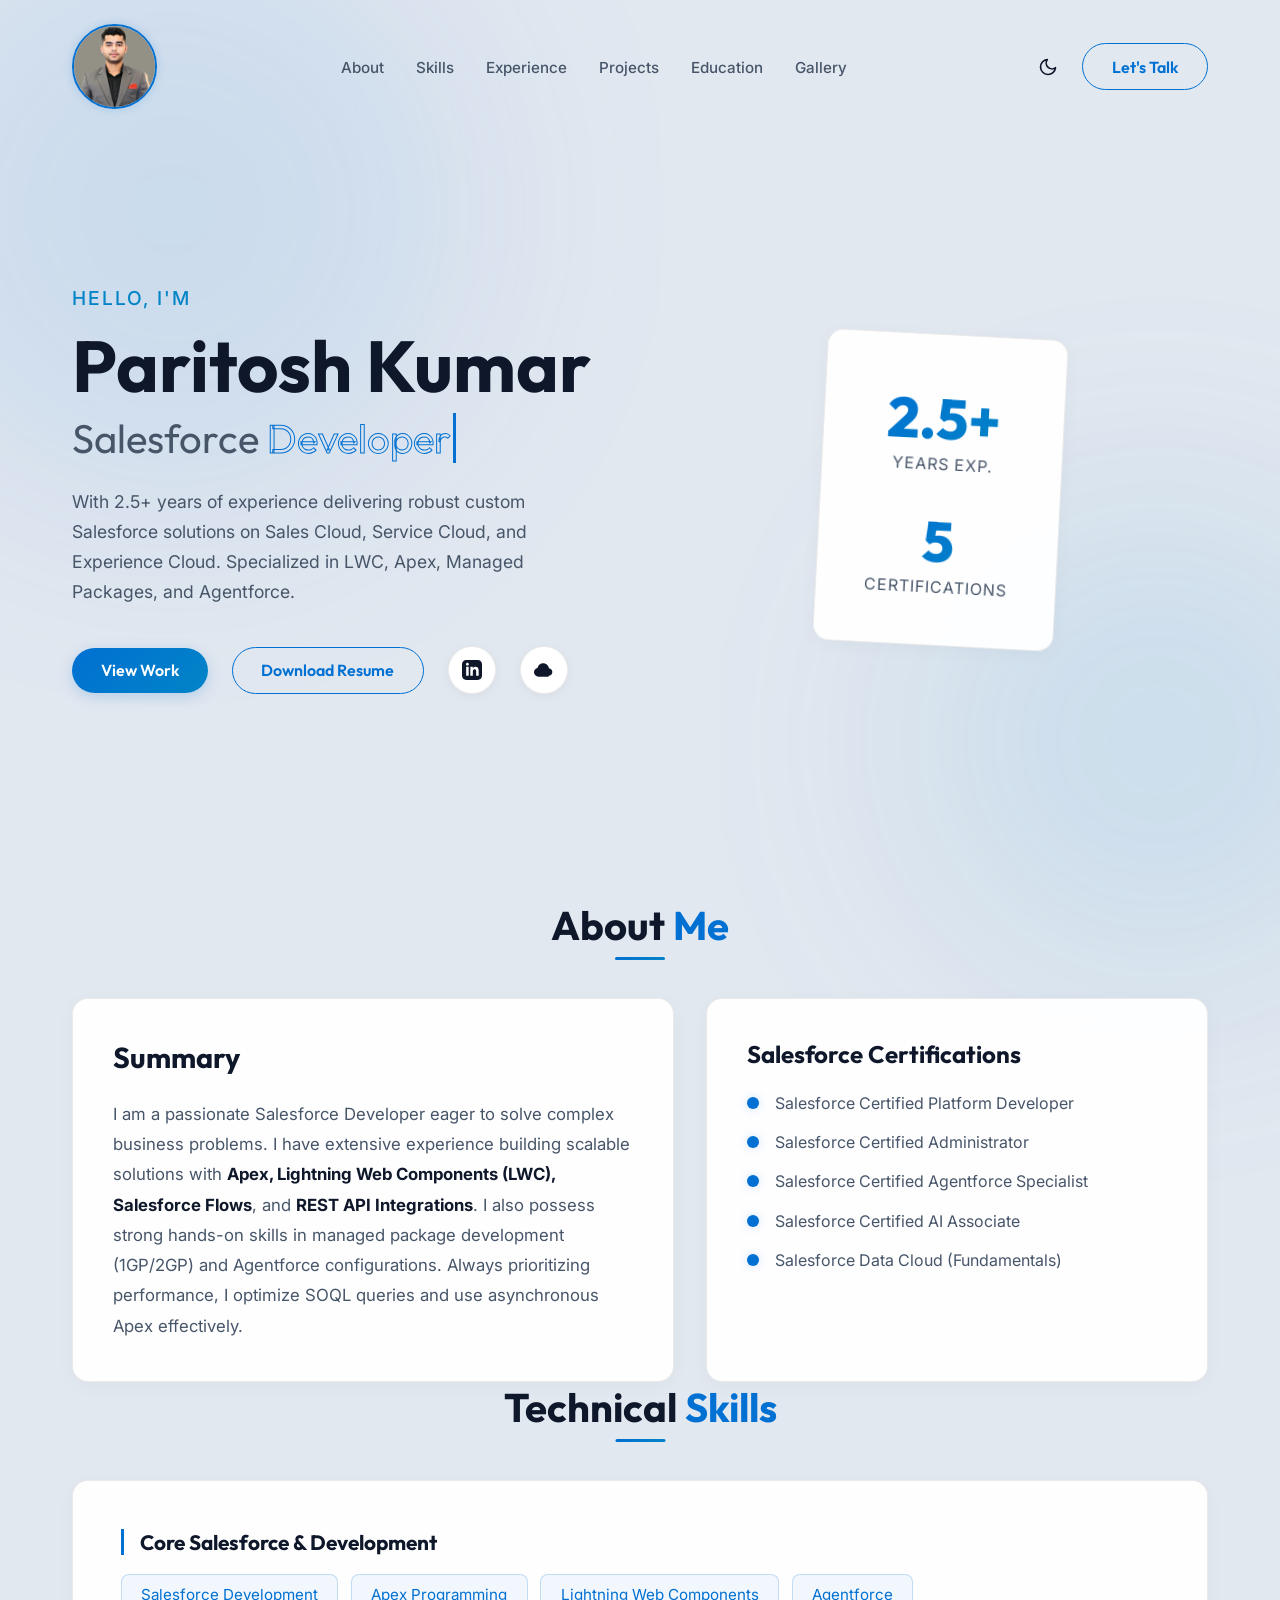
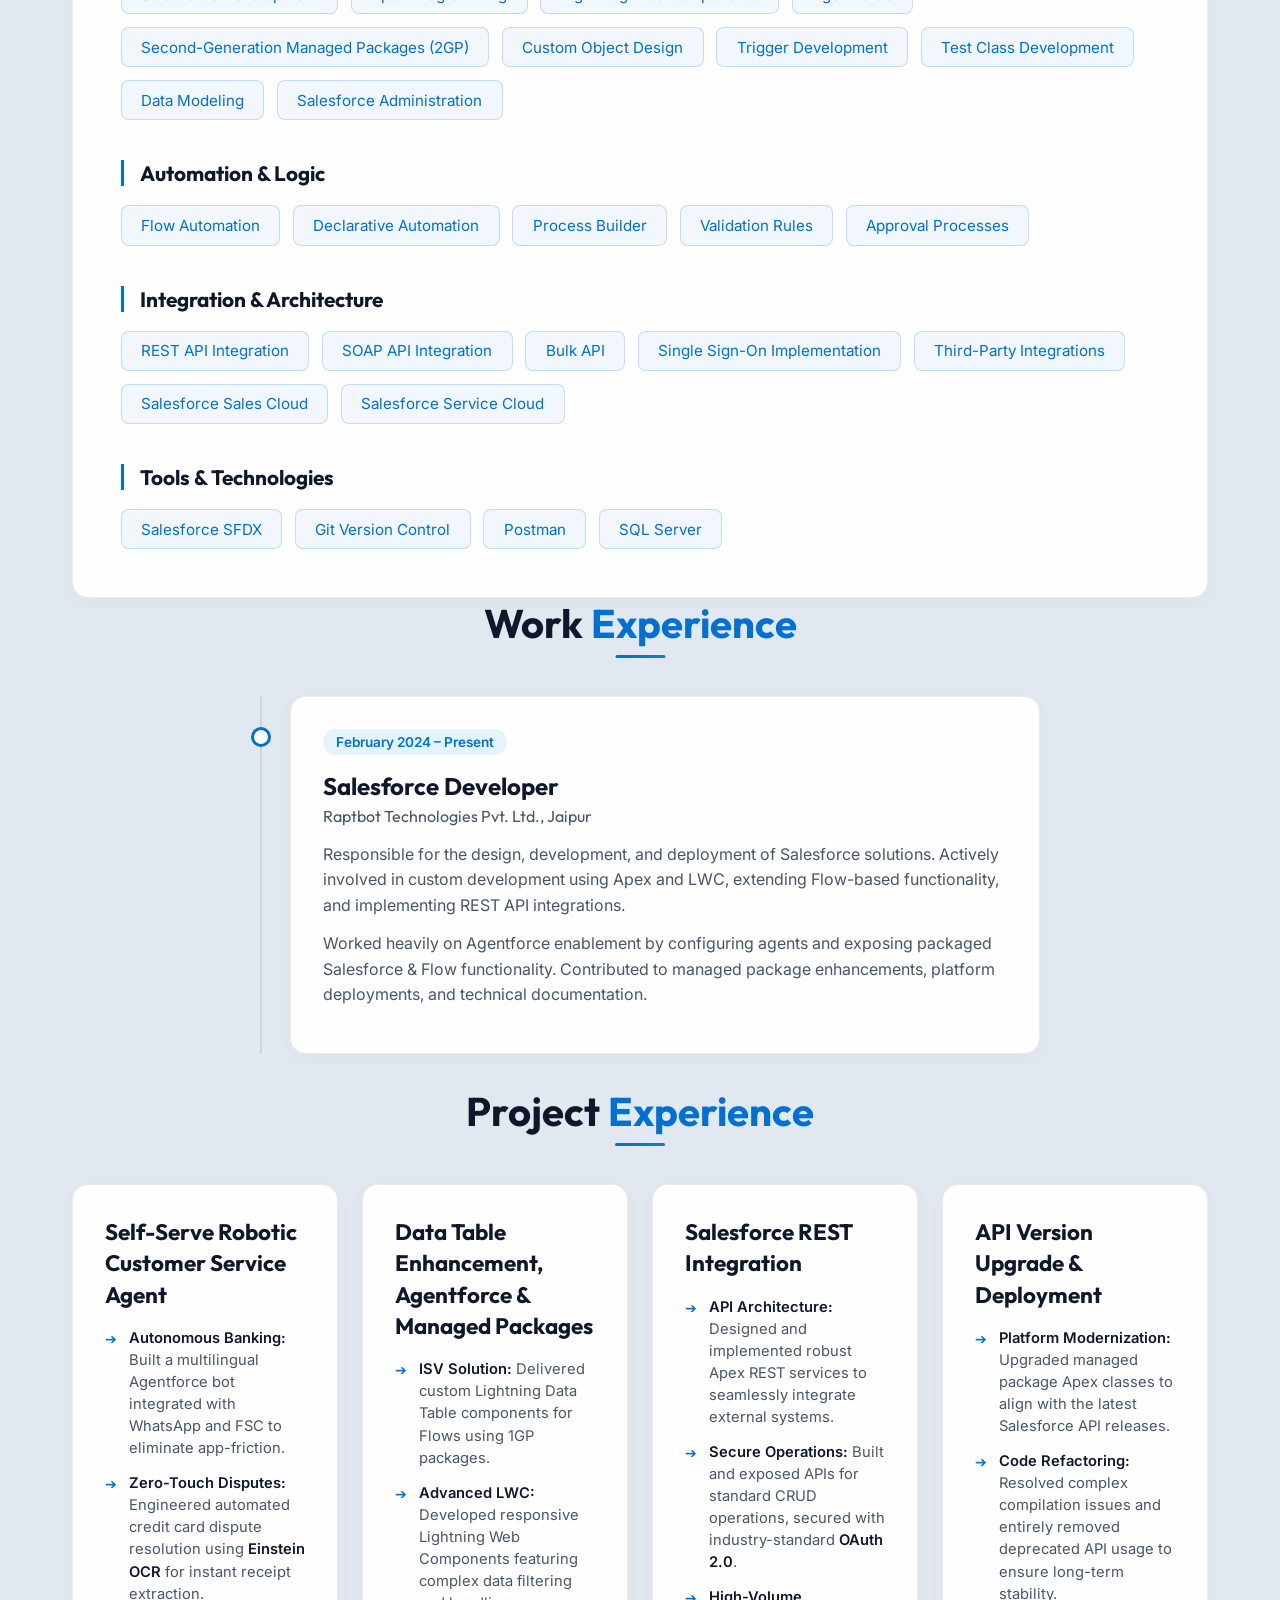
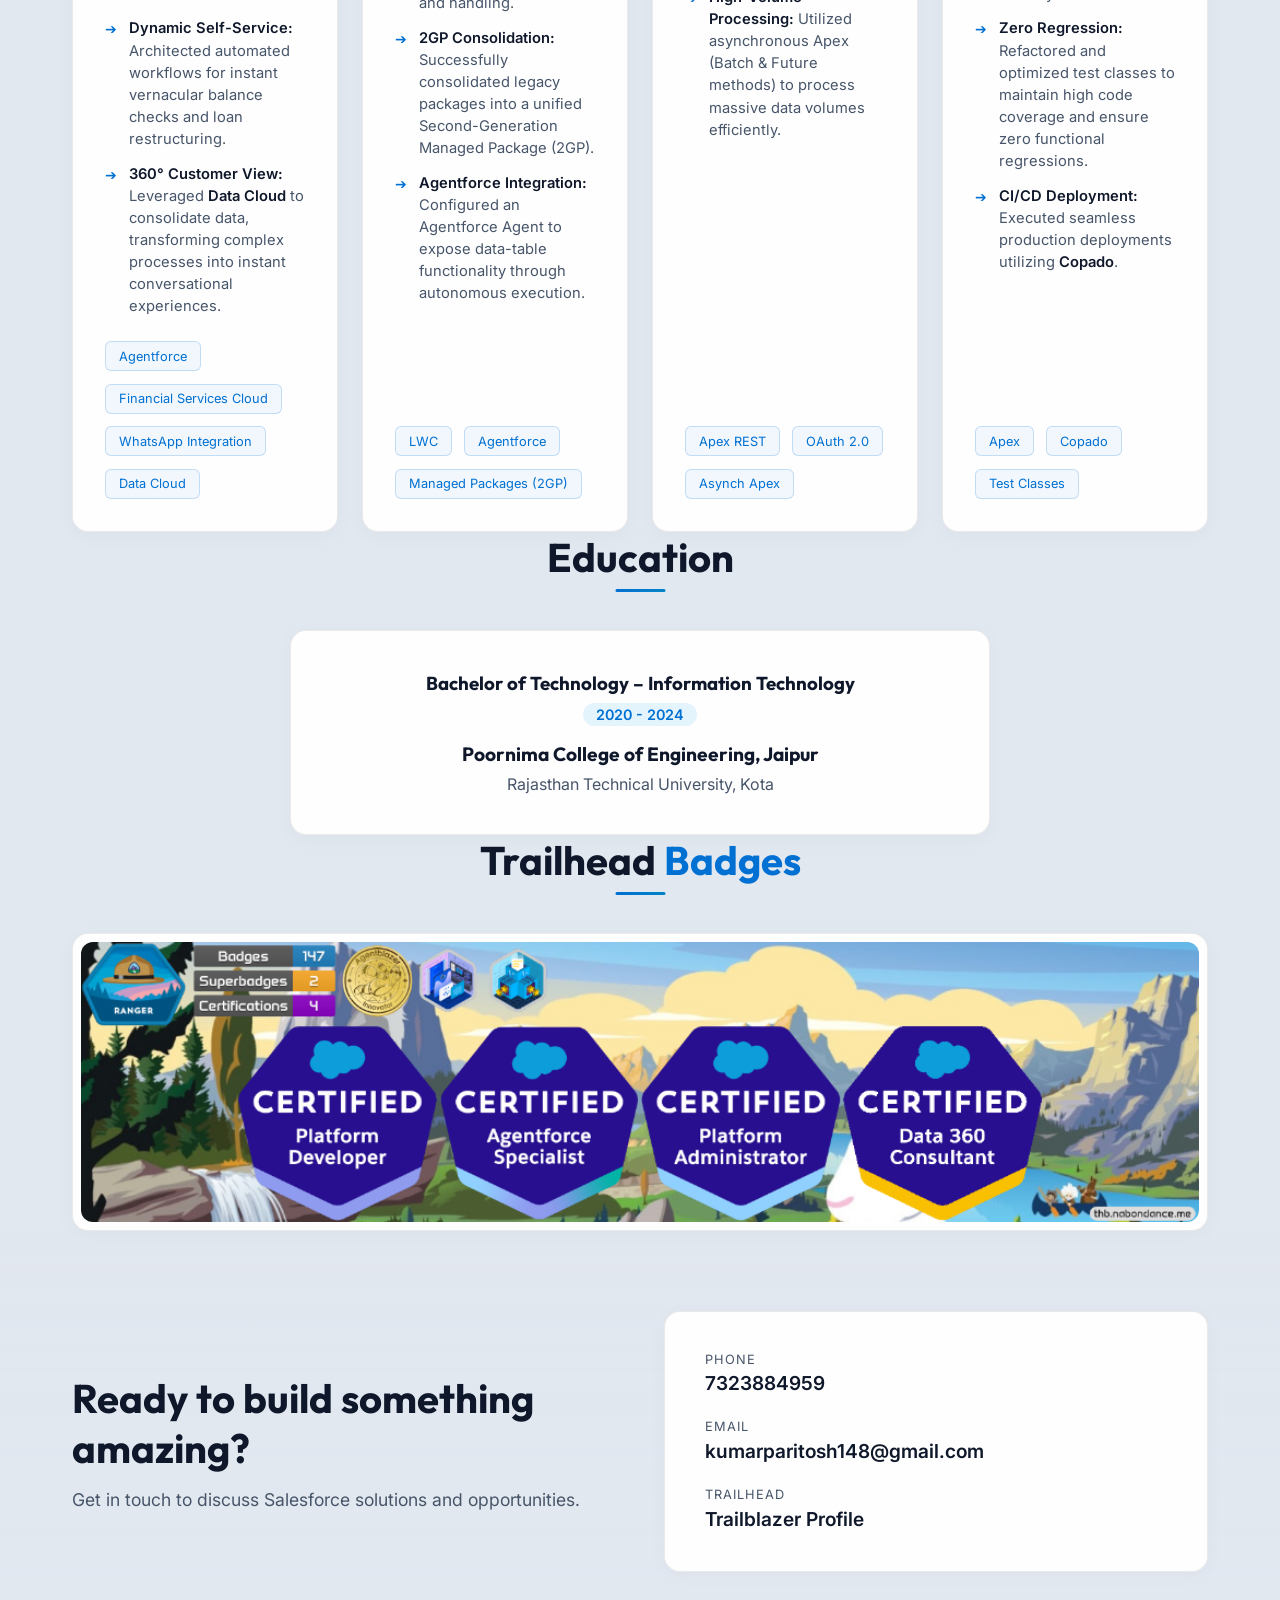
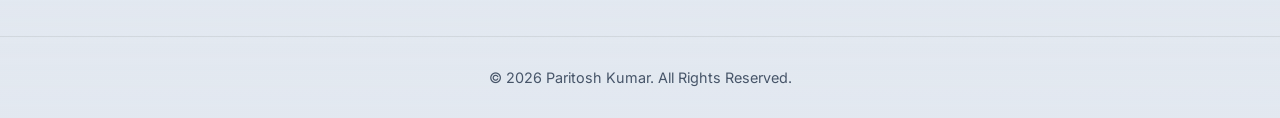
==== commit 431b78da: "style: Remove 5th project and display remaining 4 in a single row" ====
--- a/index.html
+++ b/index.html
@@ -296,24 +296,7 @@
                     </div>
                 </div>
 
-                <div class="project-card glass hover-effect">
-                    <div class="project-header">
-                        <h3>Property Listing & Lender Management System</h3>
-                    </div>
-                    <div class="project-body">
-                        <ul class="project-bullets">
-                            <li><strong>Real Estate Solution:</strong> Engineered a comprehensive property listing and lender management system using custom objects and fields.</li>
-                            <li><strong>Secure Portals:</strong> Designed secure, highly responsive user login experiences utilizing Lightning Web Components (LWC) and Apex controllers.</li>
-                            <li><strong>Robust Logic:</strong> Architected scalable business logic using Apex triggers and validation rules to ensure strict data integrity.</li>
-                            <li><strong>Quality Assurance:</strong> Developed comprehensive test classes to guarantee platform performance and maintain zero regressions.</li>
-                        </ul>
-                    </div>
-                    <div class="project-tags">
-                        <span>LWC</span>
-                        <span>Apex</span>
-                        <span>Custom Objects</span>
-                    </div>
-                </div>
+
 
             </div>
         </section>
--- a/style.css
+++ b/style.css
@@ -587,8 +587,14 @@
 /* Projects Section */
 .projects-grid {
     display: grid;
-    grid-template-columns: repeat(auto-fit, minmax(320px, 1fr));
-    gap: 2rem;
+    grid-template-columns: repeat(4, 1fr);
+    gap: 1.5rem;
+}
+
+@media (max-width: 1200px) {
+    .projects-grid {
+        grid-template-columns: repeat(2, 1fr);
+    }
 }
 
 .project-card {
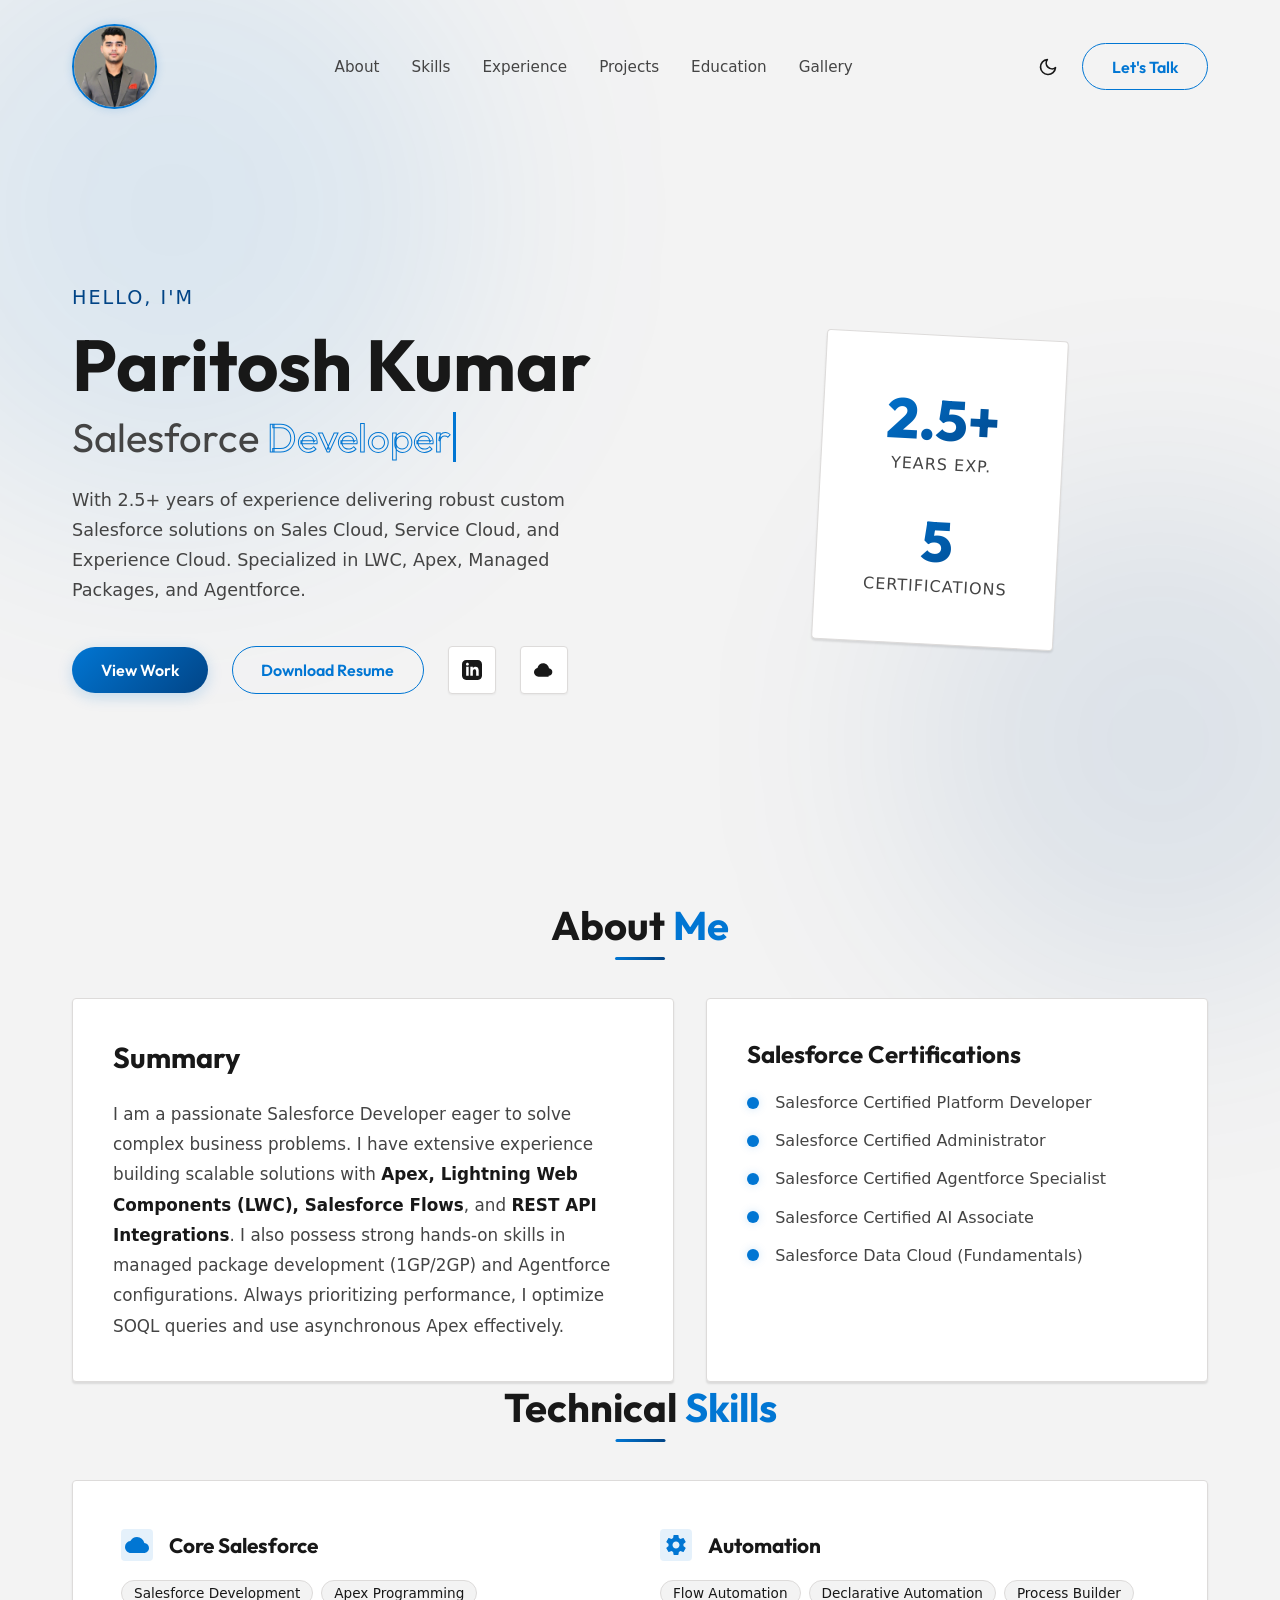
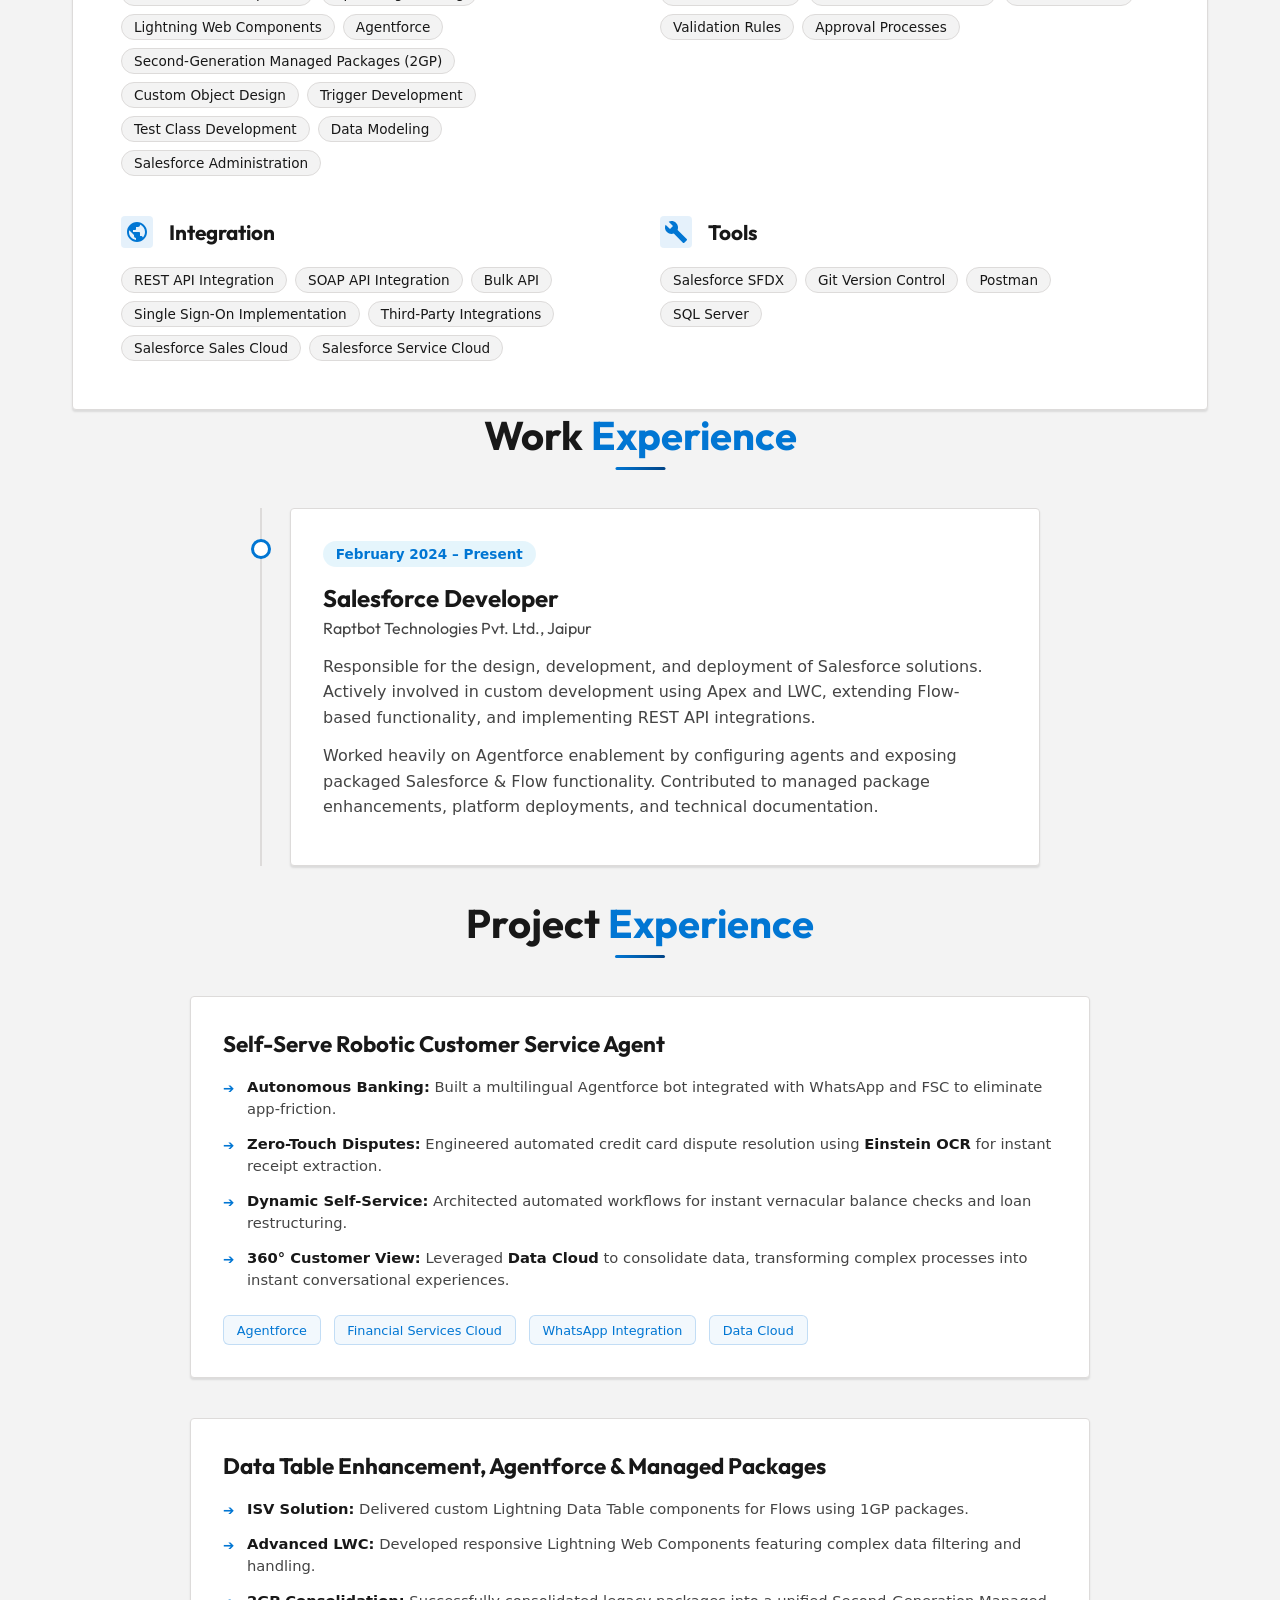
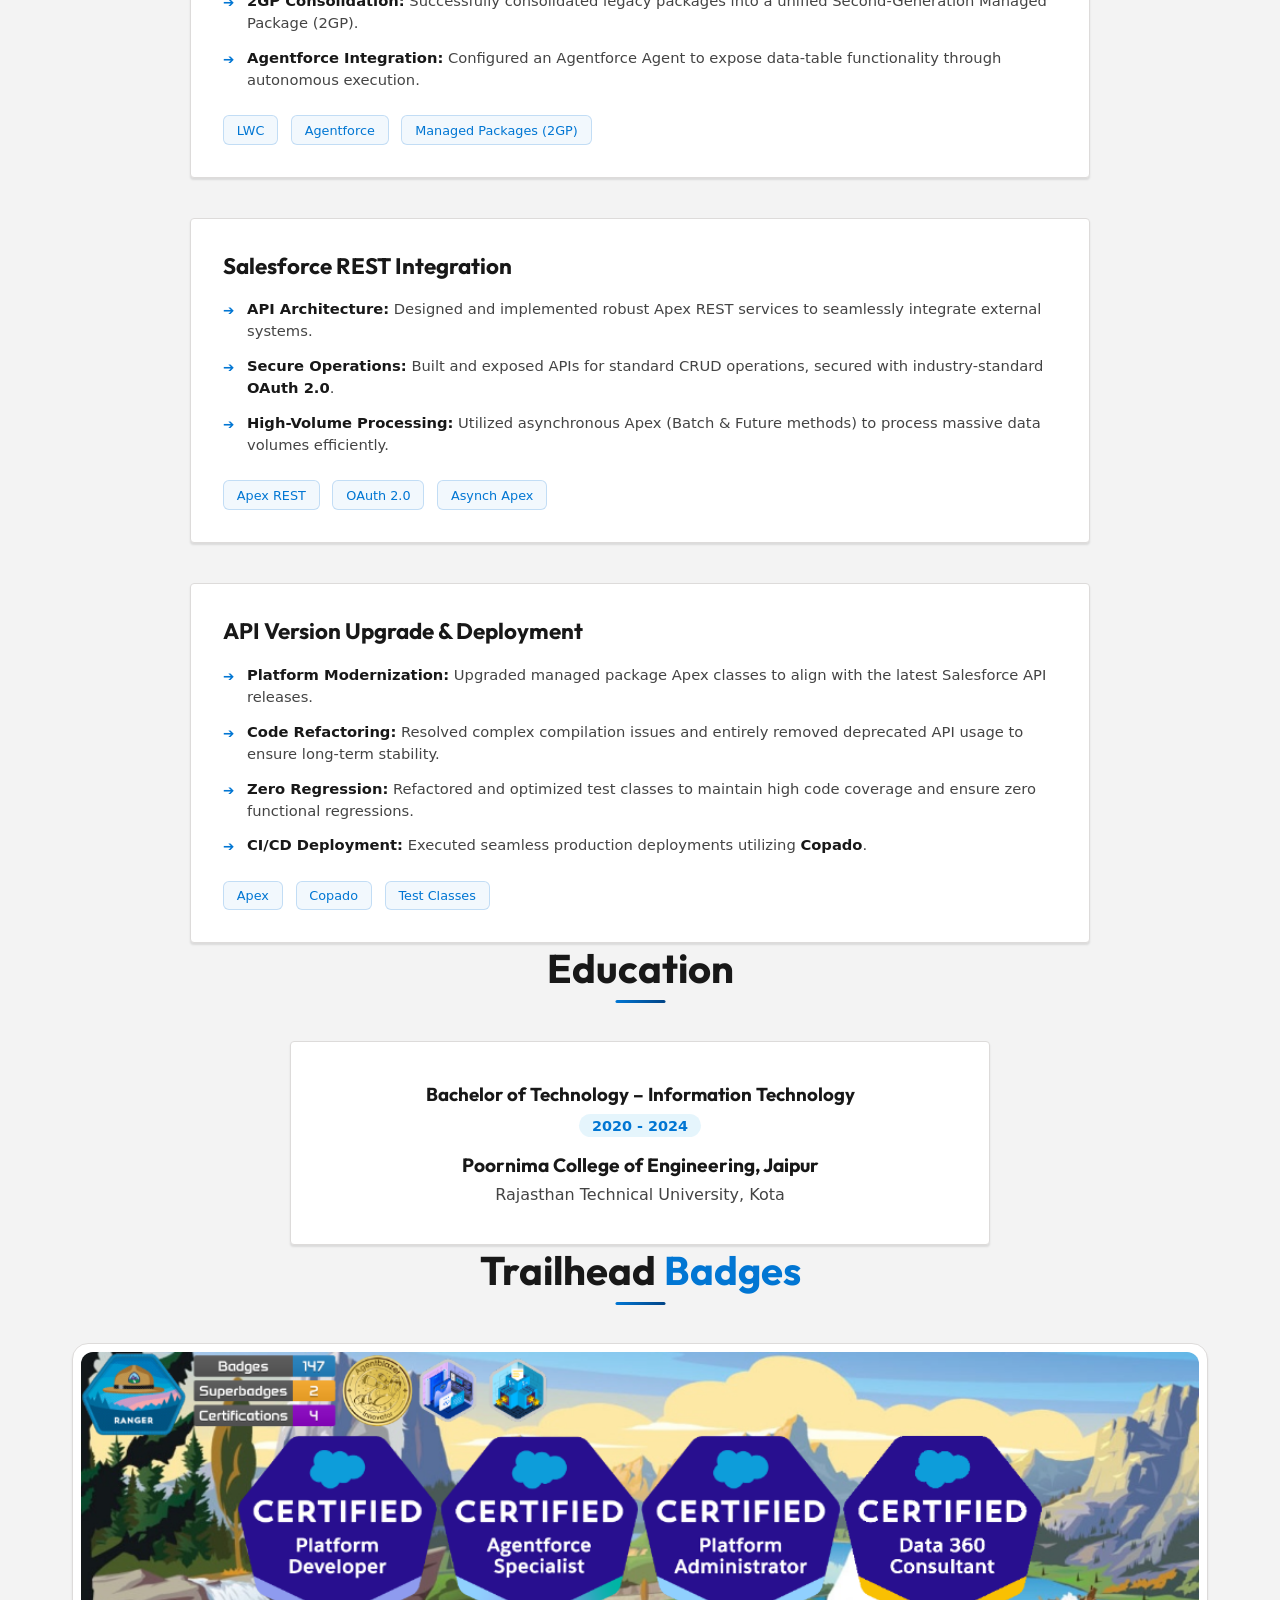
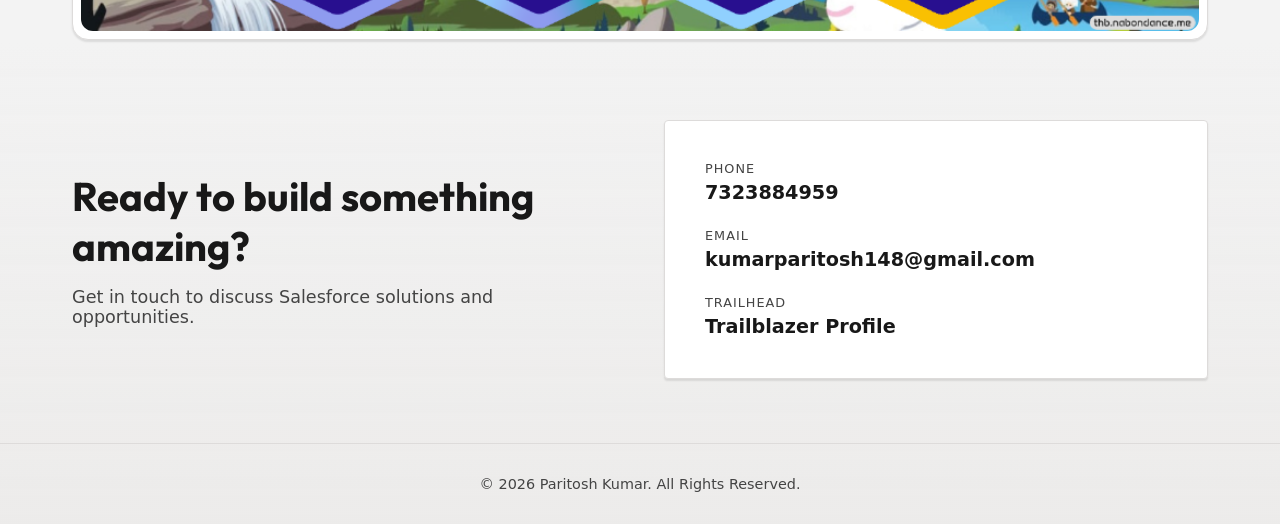
==== commit 245927ba: "style: Full Salesforce SLDS theme overhaul (flat UI, colors, typography, skills layout)" ====
--- a/index.html
+++ b/index.html
@@ -13,7 +13,7 @@
     <link
         href="https://fonts.googleapis.com/css2?family=Inter:wght@300;400;500;600;700;800&family=Outfit:wght@400;600;800&display=swap"
         rel="stylesheet">
-    <link rel="stylesheet" href="style.css?v=4.0">
+    <link rel="stylesheet" href="style.css?v=5.0">
 </head>
 
 <body>
@@ -143,7 +143,14 @@
             <h2 class="section-title">Technical <span>Skills</span></h2>
             <div class="skills-container glass hover-effect">
                 <div class="skill-category">
-                    <h3>Core Salesforce & Development</h3>
+                    <div class="header-row">
+                        <div class="skill-icon">
+                            <svg viewBox="0 0 24 24" width="24" height="24">
+                                <path fill="currentColor" d="M19.35 10.04A7.49 7.49 0 0 0 12 4C9.11 4 6.6 5.64 5.35 8.04A5.994 5.994 0 0 0 0 14c0 3.31 2.69 6 6 6h13c2.76 0 5-2.24 5-5c0-2.64-2.05-4.78-4.65-4.96z" />
+                            </svg>
+                        </div>
+                        <h3>Core Salesforce</h3>
+                    </div>
                     <div class="skill-tags">
                         <span>Salesforce Development</span>
                         <span>Apex Programming</span>
@@ -159,7 +166,14 @@
                 </div>
 
                 <div class="skill-category">
-                    <h3>Automation & Logic</h3>
+                    <div class="header-row">
+                        <div class="skill-icon">
+                            <svg viewBox="0 0 24 24" width="24" height="24">
+                                <path fill="currentColor" d="M19.43 12.98c.04-.32.07-.64.07-.98s-.03-.66-.07-.98l2.11-1.65c.19-.15.24-.42.12-.64l-2-3.46c-.12-.22-.39-.3-.61-.22l-2.49 1c-.52-.4-1.08-.73-1.69-.98l-.38-2.65C14.46 2.18 14.25 2 14 2h-4c-.25 0-.46.18-.49.42l-.38 2.65c-.61.25-1.17.59-1.69.98l-2.49-1c-.23-.09-.49 0-.61.22l-2 3.46c-.13.22-.07.49.12.64l2.11 1.65c-.04.32-.07.65-.07.98s.03.66.07.98l-2.11 1.65c-.19.15-.24.42-.12.64l2 3.46c.12.22.39.3.61.22l2.49-1c.52.4 1.08.73 1.69.98l.38 2.65c.03.24.24.42.49.42h4c.25 0 .46-.18.49-.42l.38-2.65c.61-.25 1.17-.59 1.69-.98l2.49 1c.23.09.49 0 .61-.22l2-3.46c.12-.22.07-.49-.12-.64l-2.11-1.65zM12 15.5c-1.93 0-3.5-1.57-3.5-3.5s1.57-3.5 3.5-3.5 3.5 1.57 3.5 3.5-1.57 3.5-3.5 3.5z" />
+                            </svg>
+                        </div>
+                        <h3>Automation</h3>
+                    </div>
                     <div class="skill-tags">
                         <span>Flow Automation</span>
                         <span>Declarative Automation</span>
@@ -170,7 +184,14 @@
                 </div>
 
                 <div class="skill-category">
-                    <h3>Integration & Architecture</h3>
+                    <div class="header-row">
+                        <div class="skill-icon">
+                            <svg viewBox="0 0 24 24" width="24" height="24">
+                                <path fill="currentColor" d="M12 2C6.48 2 2 6.48 2 12s4.48 10 10 10 10-4.48 10-10S17.52 2 12 2zm-1 17.93c-3.95-.49-7-3.85-7-7.93 0-.62.08-1.21.21-1.79L9 15v1c0 1.1.9 2 2 2v1.93zm6.9-2.54c-.26-.81-1-1.39-1.9-1.39h-1v-3c0-.55-.45-1-1-1H8v-2h2c.55 0 1-.45 1-1V7h2c1.1 0 2-.9 2-2v-.41c2.93 1.19 5 4.06 5 7.41 0 2.08-.8 3.97-2.1 5.39z" />
+                            </svg>
+                        </div>
+                        <h3>Integration</h3>
+                    </div>
                     <div class="skill-tags">
                         <span>REST API Integration</span>
                         <span>SOAP API Integration</span>
@@ -183,7 +204,14 @@
                 </div>
 
                 <div class="skill-category">
-                    <h3>Tools & Technologies</h3>
+                    <div class="header-row">
+                        <div class="skill-icon">
+                            <svg viewBox="0 0 24 24" width="24" height="24">
+                                <path fill="currentColor" d="M22.7 19l-9.1-9.1c.9-2.3.4-5-1.5-6.9-2-2-5-2.4-7.4-1.3L9 6 6 9 1.6 4.7C.4 7.1.9 10.1 2.9 12.1c1.9 1.9 4.6 2.4 6.9 1.5l9.1 9.1c.4.4 1 .4 1.4 0l2.3-2.3c.5-.4.5-1.1.1-1.4z" />
+                            </svg>
+                        </div>
+                        <h3>Tools</h3>
+                    </div>
                     <div class="skill-tags">
                         <span>Salesforce SFDX</span>
                         <span>Git Version Control</span>
--- a/style.css
+++ b/style.css
@@ -1,32 +1,32 @@
 /* style.css */
 :root {
-    --bg-dark: #e2e8f0; /* Soft slate/gray tint for Light Theme */
-    --bg-glass: rgba(255, 255, 255, 0.95);
-    --bg-solid: #ffffff;
-    --glass-border: rgba(0, 0, 0, 0.08);
-    --text-main: #0f172a;
-    --text-muted: #475569;
-    --primary: #0070d2;
-    --primary-glow: rgba(0, 112, 210, 0.2);
-    --accent: #0284c7;
-    --accent-glow: rgba(2, 132, 199, 0.2);
-    --footer-bg-start: rgba(226, 232, 240, 1);
+    --bg-dark: #F3F3F3; /* SLDS background */
+    --bg-glass: #FFFFFF; /* SLDS card white */
+    --bg-solid: #FFFFFF;
+    --glass-border: #DDDBDA; /* SLDS standard border */
+    --text-main: #181818; /* SLDS Primary Text */
+    --text-muted: #444444; /* SLDS Secondary Text */
+    --primary: #0176D3; /* SLDS Brand Blue */
+    --primary-glow: rgba(1, 118, 211, 0.2);
+    --accent: #014486; /* SLDS Brand Dark */
+    --accent-glow: rgba(1, 68, 134, 0.2);
+    --footer-bg-start: #ECEBEA;
     
-    --transition: all 0.3s cubic-bezier(0.25, 0.8, 0.25, 1);
+    --transition: all 0.2s ease-in-out;
 }
 
 [data-theme="dark"] {
-    --bg-dark: #0d1117; /* GitHub Dark Mode */
-    --bg-glass: rgba(22, 27, 34, 0.85); /* Dark cards */
-    --bg-solid: #161b22; /* Solid dark backgrounds */
-    --glass-border: rgba(255, 255, 255, 0.1);
-    --text-main: #e6edf3;
-    --text-muted: #7d8590;
-    --primary: #00A1E0; /* Brighter blue for dark mode */
-    --primary-glow: rgba(0, 161, 224, 0.35);
-    --accent: #38bdf8;  /* Sky blue accent */
-    --accent-glow: rgba(56, 189, 248, 0.3);
-    --footer-bg-start: rgba(13, 17, 23, 1);
+    --bg-dark: #032d60; /* SLDS Dark Mode */
+    --bg-glass: #0b5cab;
+    --bg-solid: #032e61;
+    --glass-border: #003f7e;
+    --text-main: #FFFFFF;
+    --text-muted: #E5E5E5;
+    --primary: #54b2f4;
+    --primary-glow: rgba(84, 178, 244, 0.35);
+    --accent: #8cd3f8;
+    --accent-glow: rgba(140, 211, 248, 0.3);
+    --footer-bg-start: #032d60;
 }
 
 * {
@@ -37,7 +37,7 @@
 
 html {
     scroll-behavior: smooth;
-    font-family: 'Inter', sans-serif;
+    font-family: system-ui, -apple-system, BlinkMacSystemFont, "Segoe UI", Roboto, Helvetica, Arial, sans-serif;
     background-color: var(--bg-dark);
     color: var(--text-main);
     overflow-x: hidden;
@@ -105,11 +105,9 @@
 /* Glassmorphism utilities */
 .glass {
     background: var(--bg-glass);
-    backdrop-filter: blur(12px);
-    -webkit-backdrop-filter: blur(12px);
     border: 1px solid var(--glass-border);
-    border-radius: 16px;
-    box-shadow: 0 4px 20px rgba(0, 0, 0, 0.03);
+    border-radius: 4px; /* SLDS strict corners */
+    box-shadow: 0 2px 2px 0 rgba(0, 0, 0, 0.1);
 }
 
 .hover-effect {
@@ -189,13 +187,13 @@
     width: 48px;
     height: 48px;
     padding: 0;
-    border-radius: 50%;
+    border-radius: 4px; /* SLDS strict corners */
     background: var(--bg-solid);
     border: 1px solid var(--glass-border);
     display: flex;
     align-items: center;
     justify-content: center;
-    box-shadow: 0 2px 10px rgba(0,0,0,0.05);
+    box-shadow: 0 1px 2px rgba(0,0,0,0.05);
 }
 
 .btn-icon svg {
@@ -483,41 +481,72 @@
 /* Skills Section */
 .skills-container {
     padding: 3rem;
-    display: flex;
-    flex-direction: column;
+    display: grid;
+    grid-template-columns: repeat(2, 1fr);
     gap: 2.5rem;
+}
+
+@media (max-width: 768px) {
+    .skills-container {
+        grid-template-columns: 1fr;
+    }
+}
+
+.skill-category {
+    text-align: left;
+}
+
+.skill-category .header-row {
+    display: flex;
+    align-items: center;
+    gap: 1rem;
+    margin-bottom: 1.2rem;
+}
+
+.skill-icon {
+    width: 32px;
+    height: 32px;
+    display: flex;
+    align-items: center;
+    justify-content: center;
+    background: rgba(1, 118, 211, 0.1);
+    border-radius: 4px;
+    color: var(--primary);
 }
 
 .skill-category h3 {
     font-size: 1.3rem;
     color: var(--text-main);
-    margin-bottom: 1.2rem;
-    border-left: 3px solid var(--primary);
-    padding-left: 1rem;
+    margin-bottom: 0;
 }
 
 .skill-tags {
     display: flex;
     flex-wrap: wrap;
-    gap: 0.8rem;
+    gap: 0.5rem;
 }
 
 .skill-tags span {
-    font-size: 0.95rem;
-    padding: 0.6rem 1.2rem;
-    background: rgba(0, 112, 210, 0.05);
-    border: 1px solid rgba(0, 112, 210, 0.2);
-    border-radius: 8px;
-    color: var(--primary);
+    font-size: 0.85rem;
+    padding: 0.25rem 0.75rem;
+    background: #F3F3F3; /* SLDS Pill */
+    border: 1px solid var(--glass-border);
+    border-radius: 15px; /* Pill shape */
+    color: var(--text-main);
     transition: var(--transition);
 }
 
+[data-theme="dark"] .skill-tags span {
+    background: rgba(255, 255, 255, 0.1);
+    color: var(--text-main);
+}
+
 .skill-tags span:hover {
-    color: var(--accent);
-    border-color: var(--accent);
-    background: rgba(6, 182, 212, 0.05);
-    transform: translateY(-2px);
-    box-shadow: 0 4px 10px rgba(0, 0, 0, 0.2);
+    background: var(--primary);
+    color: white;
+    border-color: var(--primary);
+    transform: none;
+    box-shadow: none;
 }
 
 /* Experience Section */
@@ -587,14 +616,10 @@
 /* Projects Section */
 .projects-grid {
     display: grid;
-    grid-template-columns: repeat(4, 1fr);
-    gap: 1.5rem;
-}
-
-@media (max-width: 1200px) {
-    .projects-grid {
-        grid-template-columns: repeat(2, 1fr);
-    }
+    grid-template-columns: 1fr;
+    max-width: 900px;
+    margin: 0 auto;
+    gap: 2.5rem;
 }
 
 .project-card {
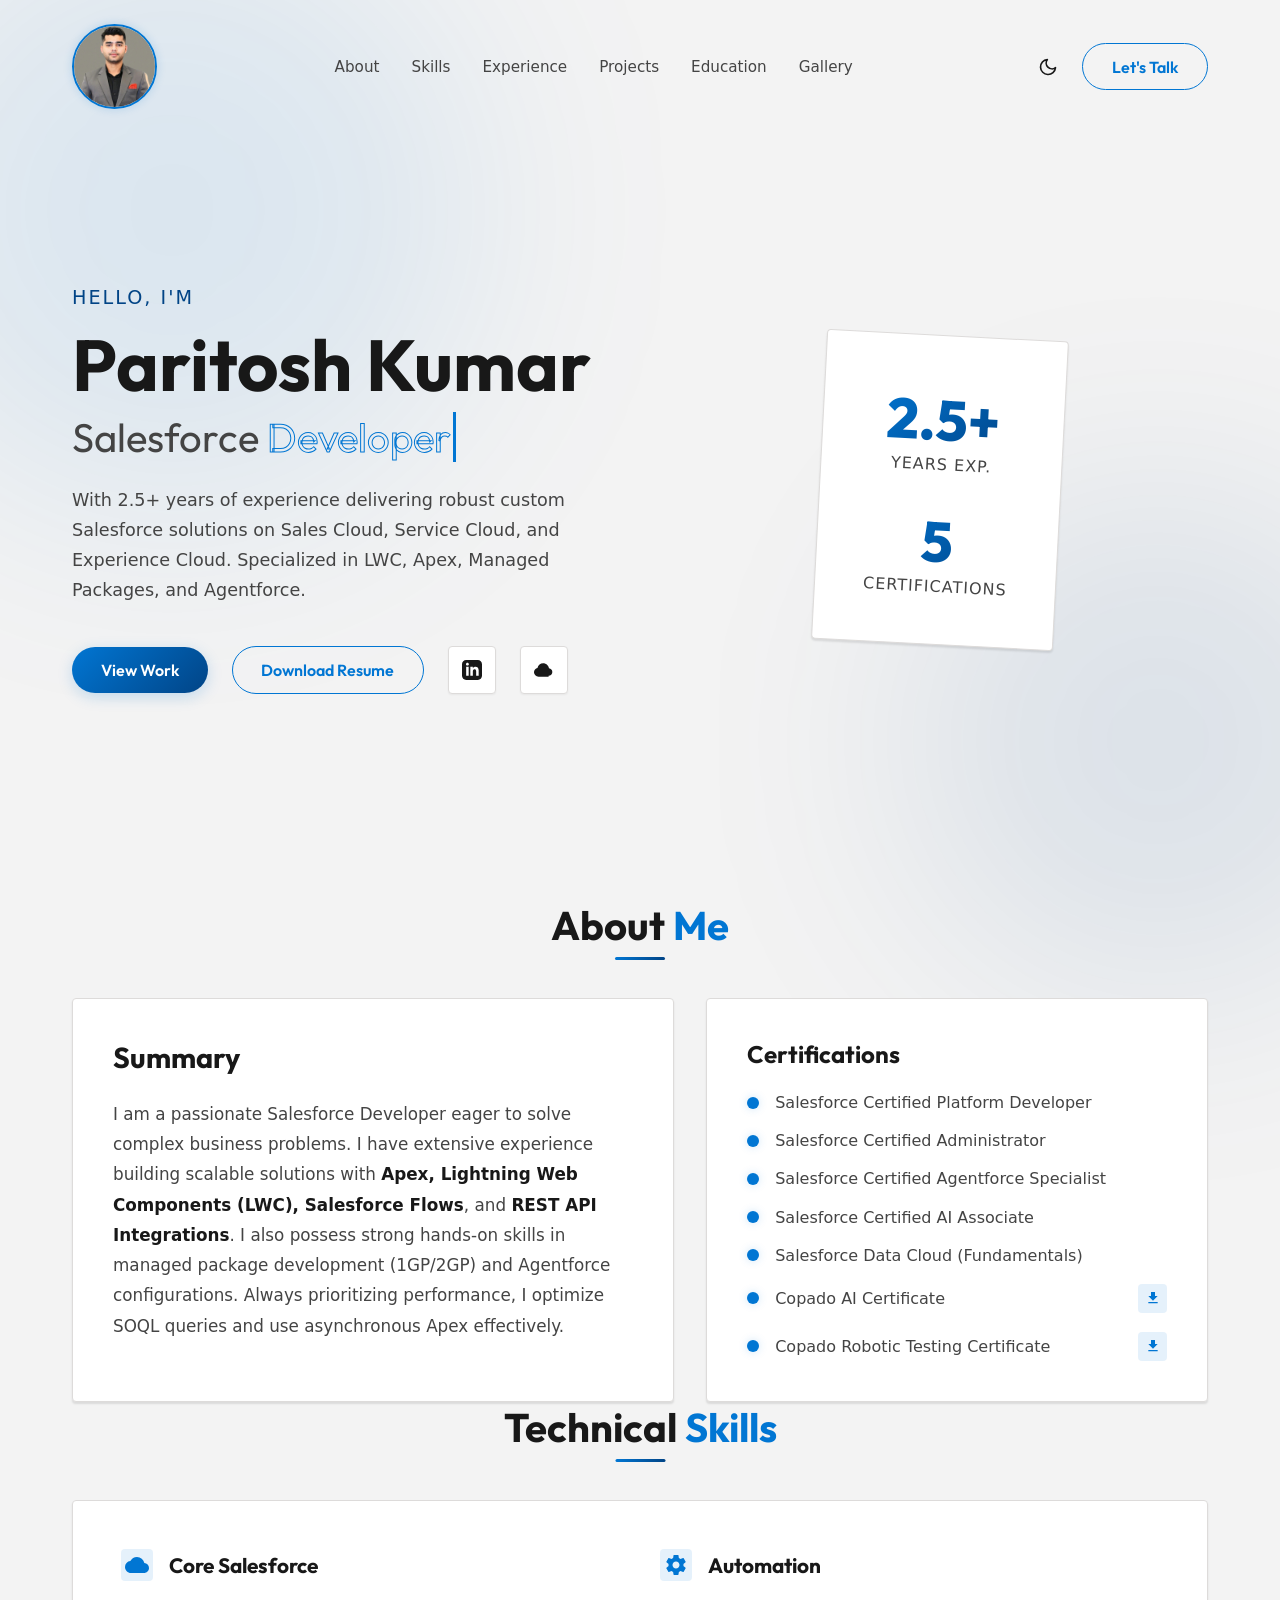
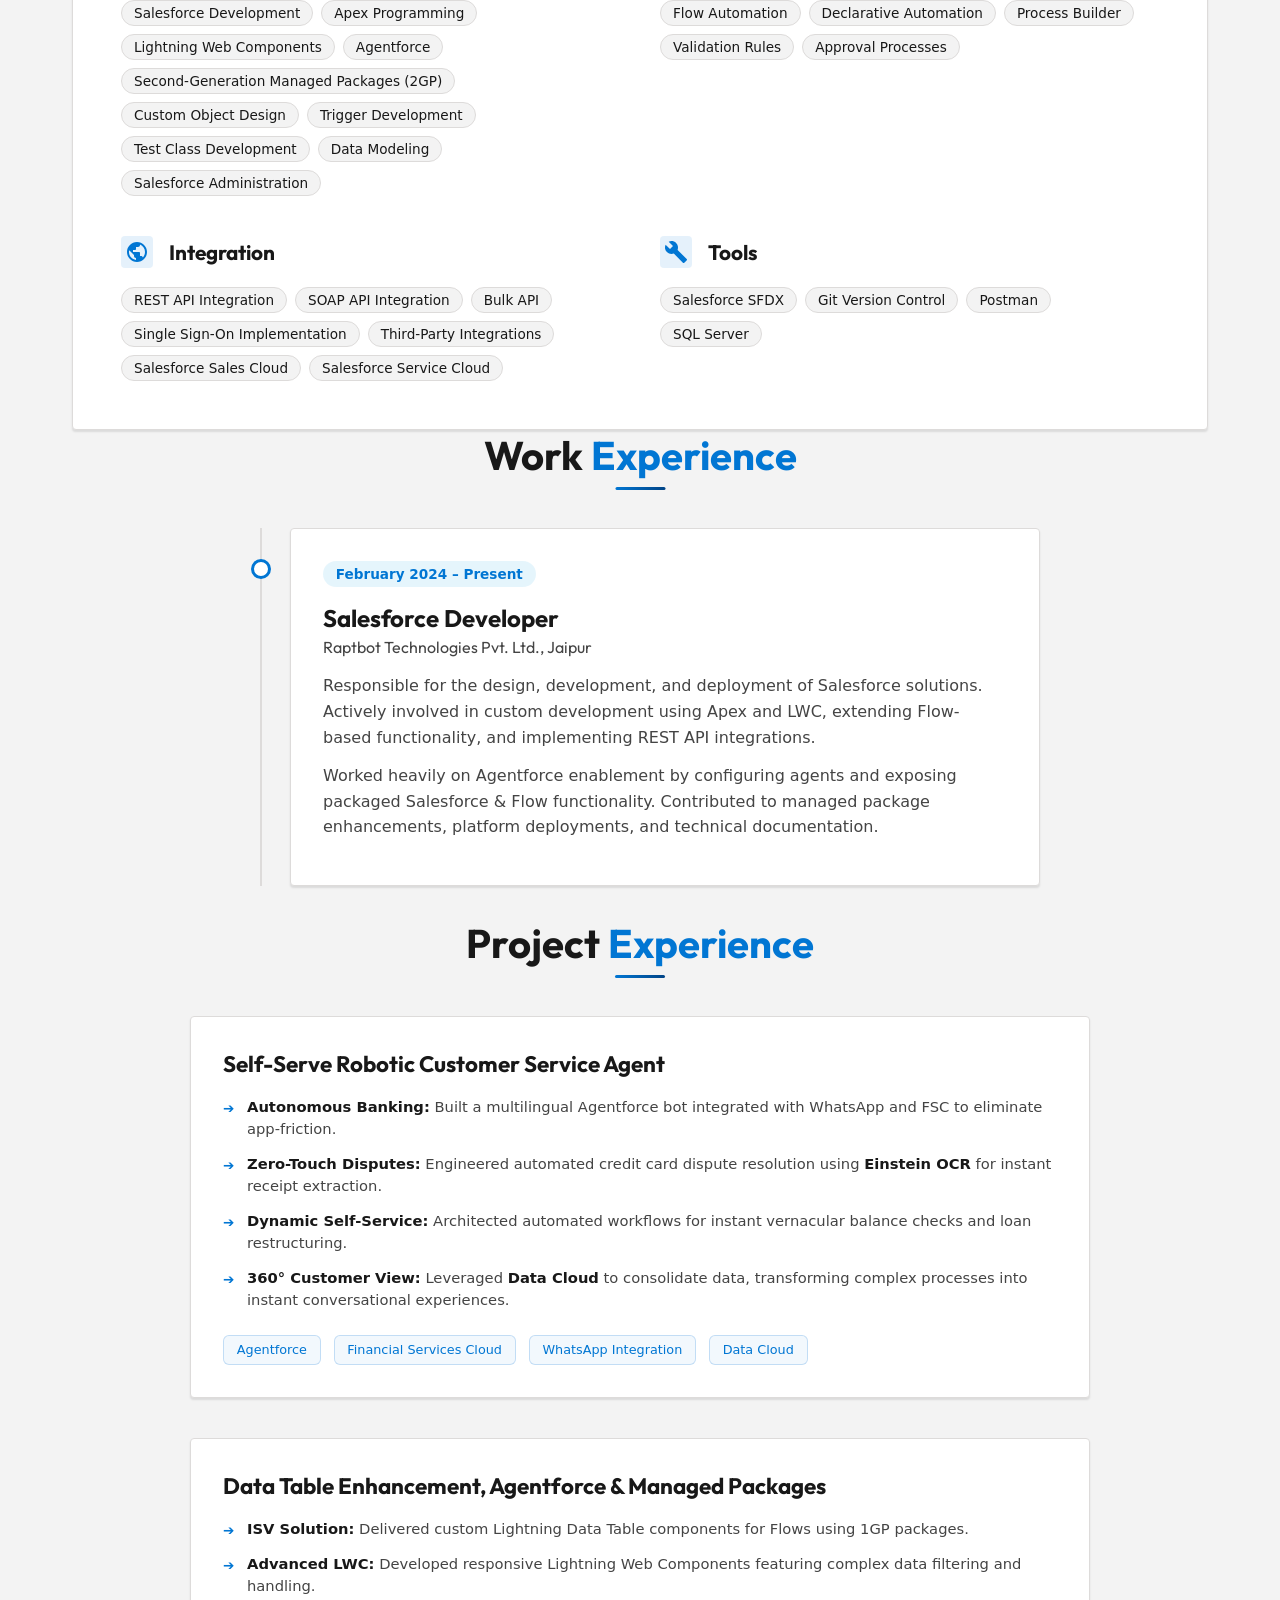
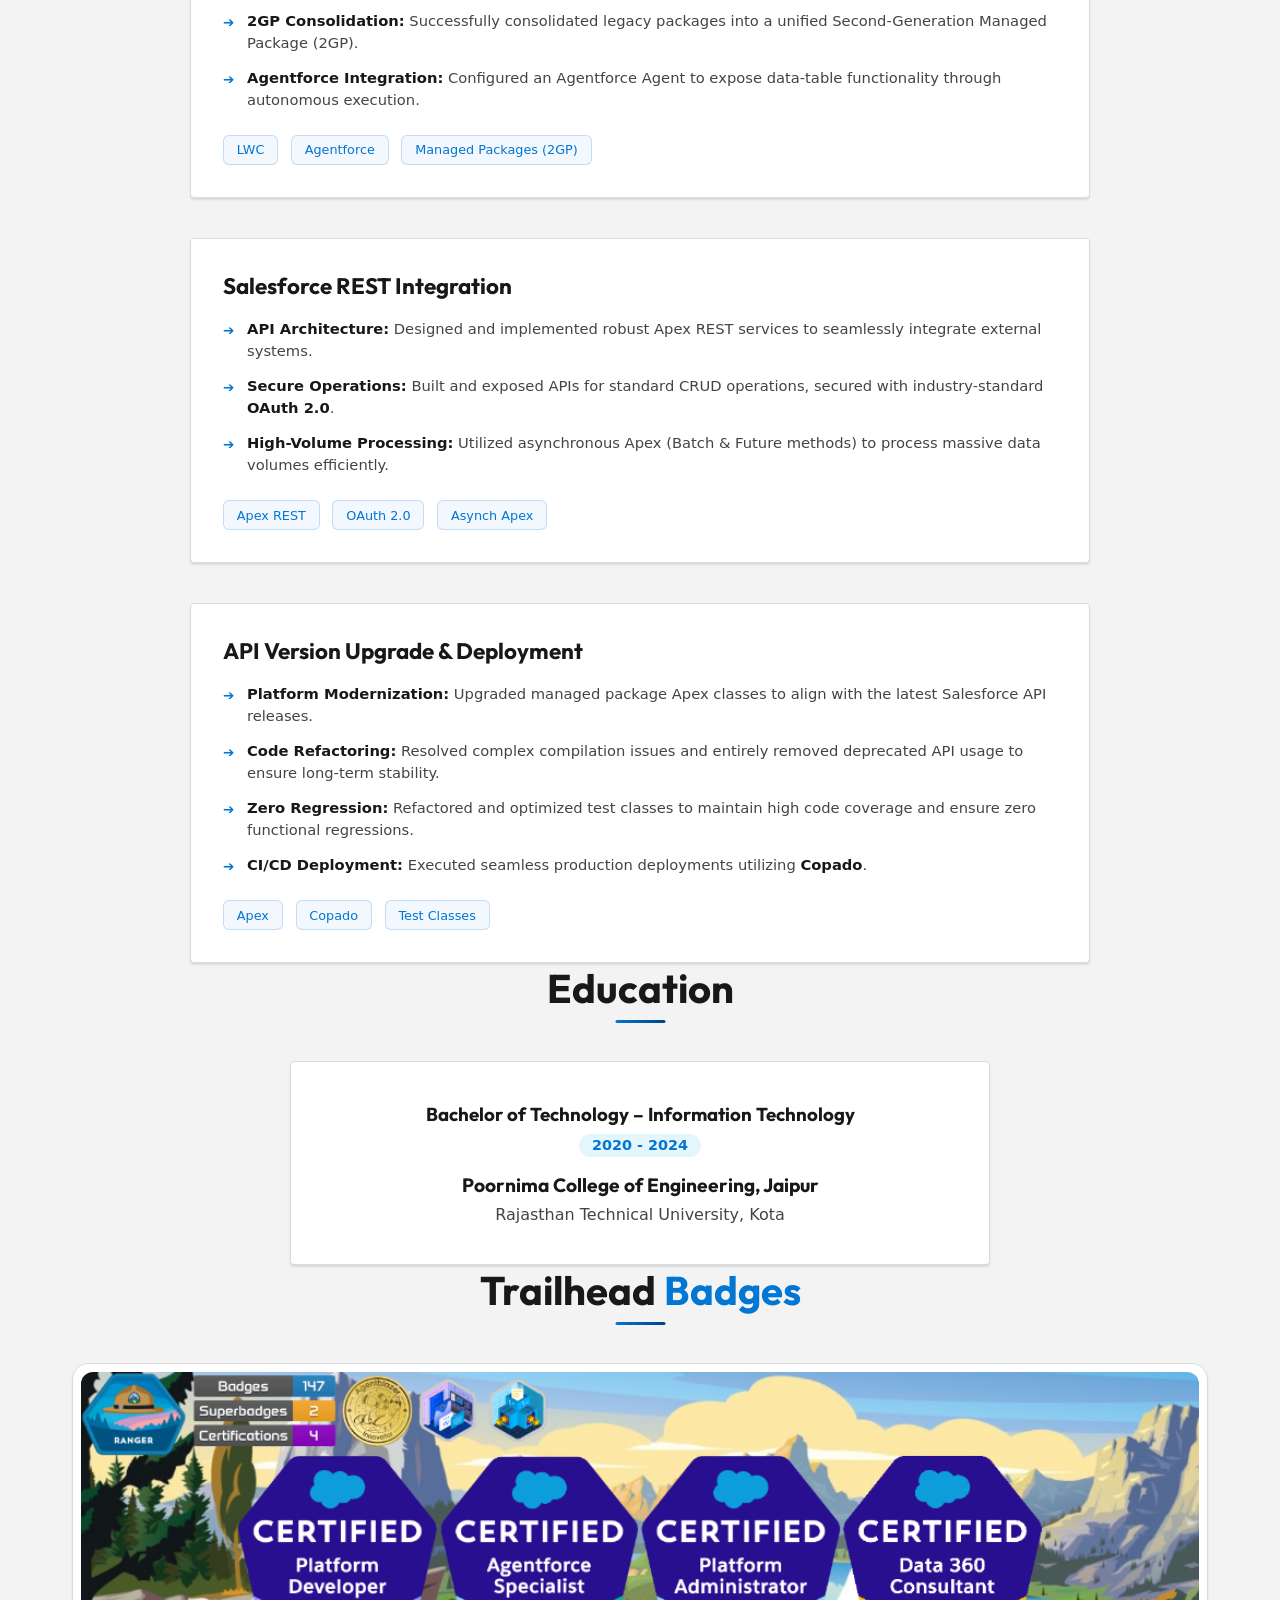
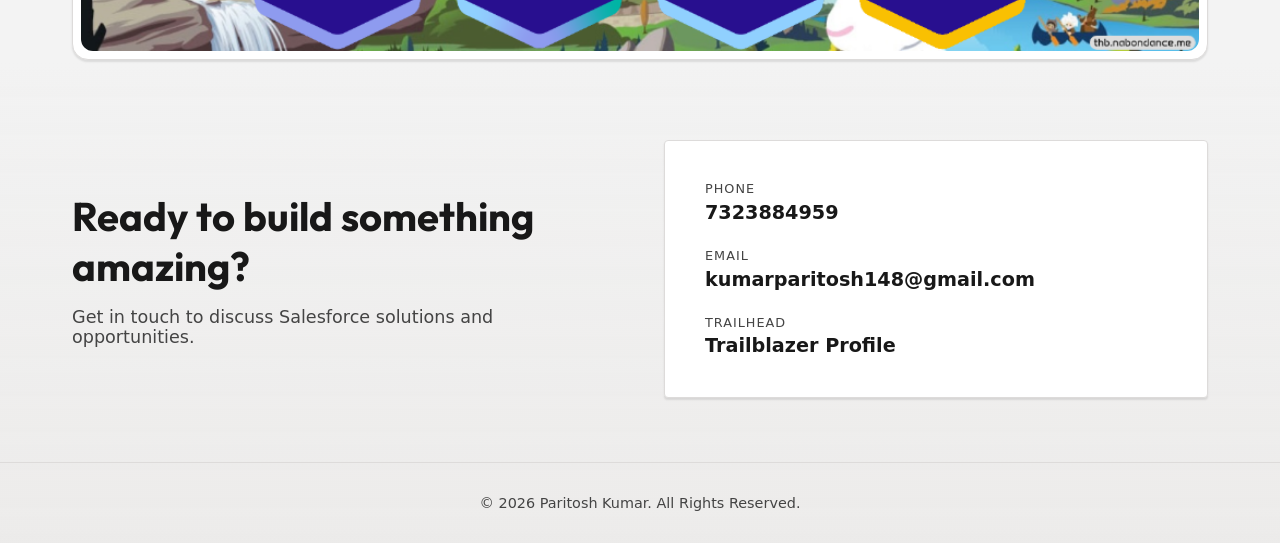
==== commit cd76012e: "Add Copado certificates with download links" ====
--- a/index.html
+++ b/index.html
@@ -111,7 +111,7 @@
                 </div>
 
                 <div class="certifications glass">
-                    <h3>Salesforce Certifications</h3>
+                    <h3>Certifications</h3>
                     <ul class="cert-list">
                         <li>
                             <div class="cert-icon"></div>
@@ -132,6 +132,24 @@
                         <li>
                             <div class="cert-icon"></div>
                             <span>Salesforce Data Cloud (Fundamentals)</span>
+                        </li>
+                        <li>
+                            <div class="cert-icon"></div>
+                            <span>Copado AI Certificate</span>
+                            <a href="Copado_AI_Certificate.pdf" download class="cert-download" title="Download Copado AI Certificate">
+                                <svg viewBox="0 0 24 24" width="16" height="16" fill="currentColor">
+                                    <path d="M19 9h-4V3H9v6H5l7 7 7-7zM5 18v2h14v-2H5z"/>
+                                </svg>
+                            </a>
+                        </li>
+                        <li>
+                            <div class="cert-icon"></div>
+                            <span>Copado Robotic Testing Certificate</span>
+                            <a href="Copado_Robotic_Testing_Certificate.pdf" download class="cert-download" title="Download Copado Robotic Testing Certificate">
+                                <svg viewBox="0 0 24 24" width="16" height="16" fill="currentColor">
+                                    <path d="M19 9h-4V3H9v6H5l7 7 7-7zM5 18v2h14v-2H5z"/>
+                                </svg>
+                            </a>
                         </li>
                     </ul>
                 </div>
--- a/style.css
+++ b/style.css
@@ -476,6 +476,35 @@
     border-radius: 50%;
     background: var(--primary);
     box-shadow: 0 0 10px var(--primary-glow);
+}
+
+.cert-download {
+    margin-left: auto;
+    display: inline-flex;
+    align-items: center;
+    justify-content: center;
+    color: var(--primary);
+    background: rgba(1, 118, 211, 0.1);
+    padding: 0.4rem;
+    border-radius: 4px;
+    transition: var(--transition);
+}
+
+.cert-download:hover {
+    background: var(--primary);
+    color: white;
+    transform: translateY(-2px);
+    box-shadow: 0 4px 10px var(--primary-glow);
+}
+
+[data-theme="dark"] .cert-download {
+    background: rgba(255, 255, 255, 0.1);
+    color: var(--text-main);
+}
+
+[data-theme="dark"] .cert-download:hover {
+    background: var(--primary);
+    color: white;
 }
 
 /* Skills Section */
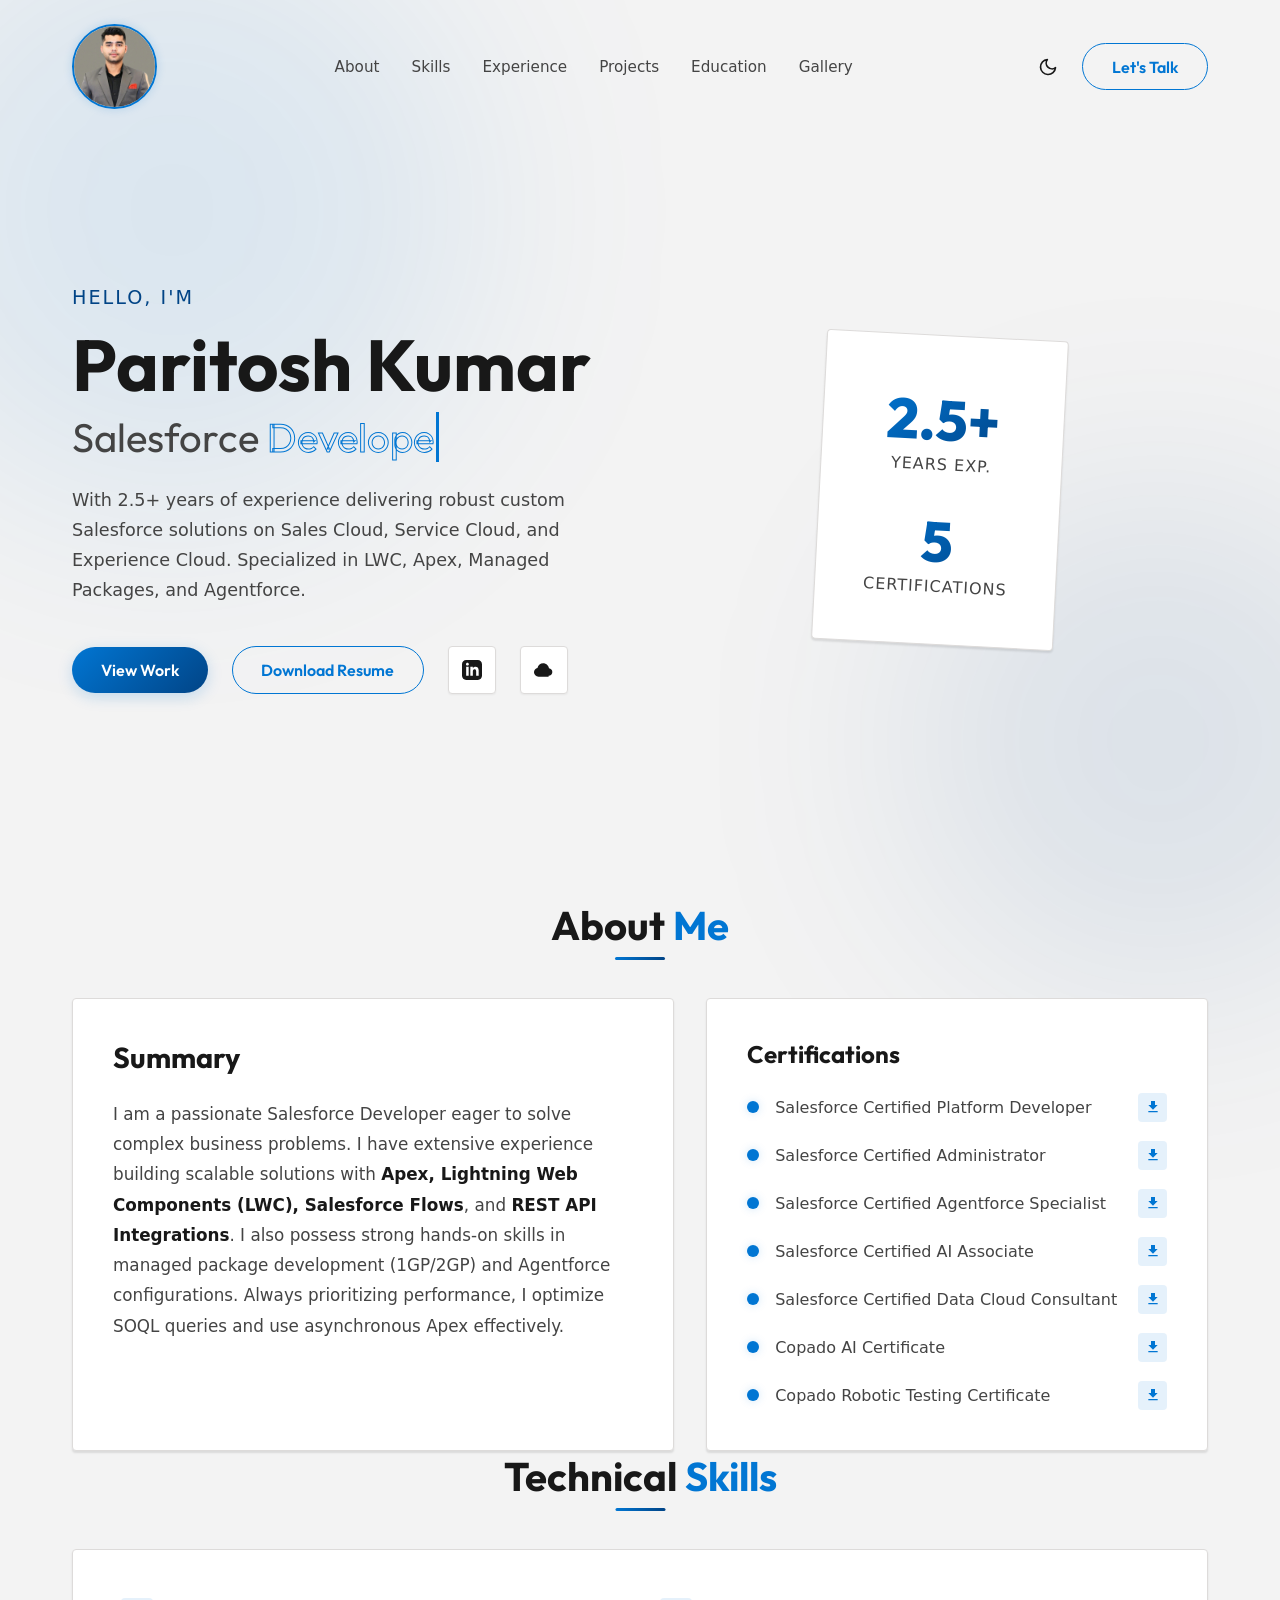
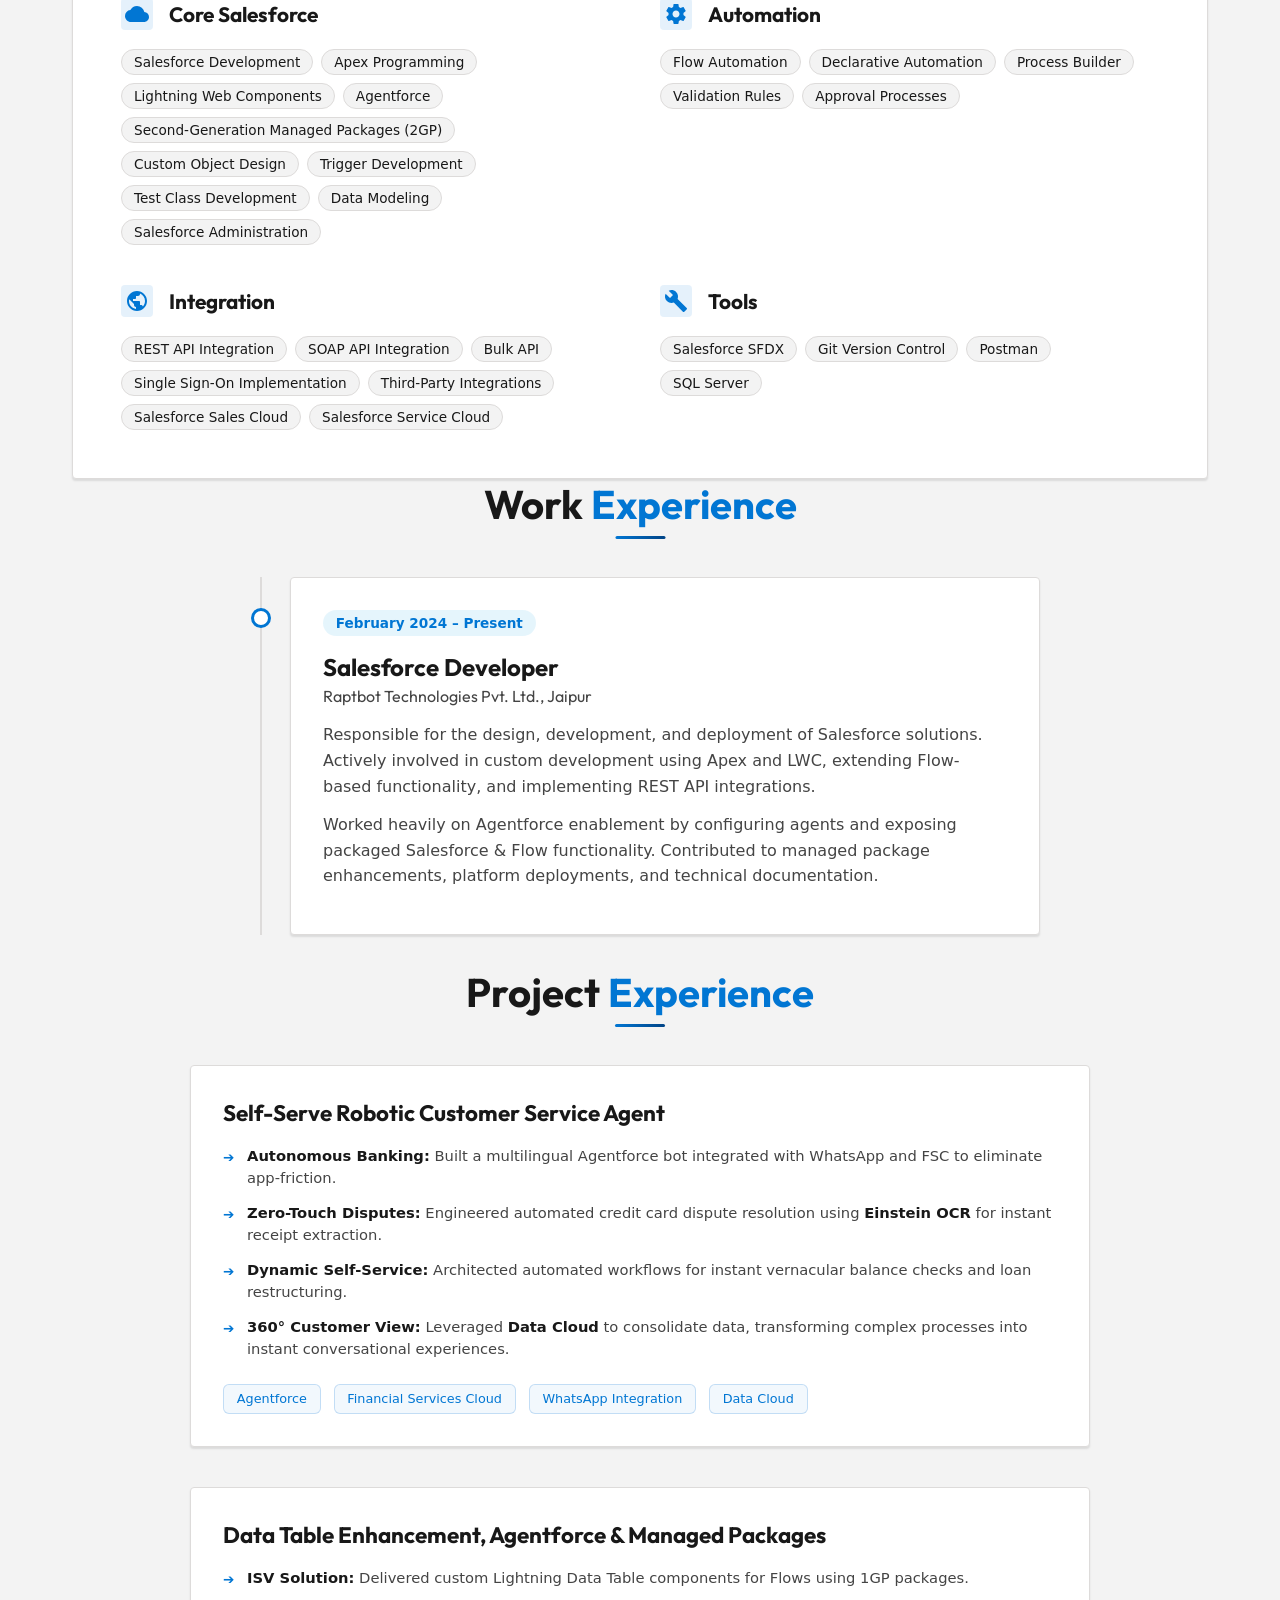
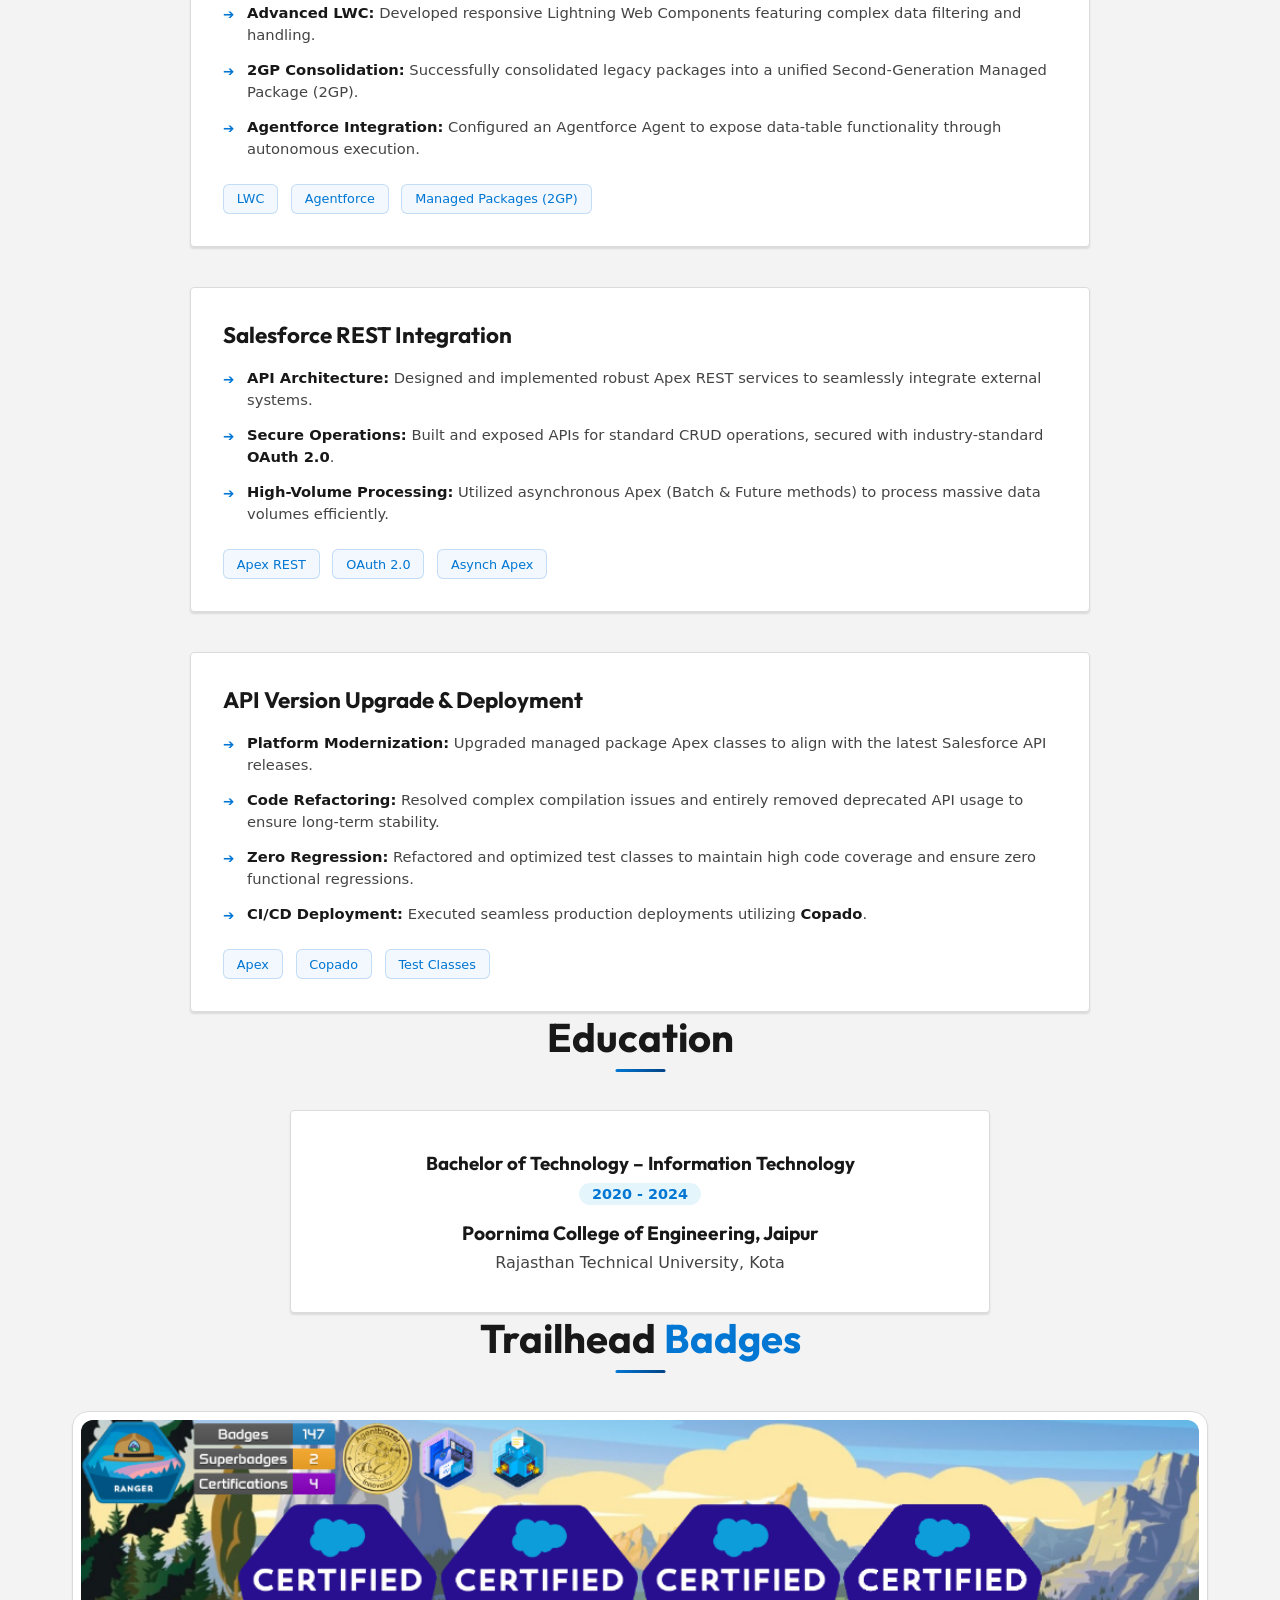
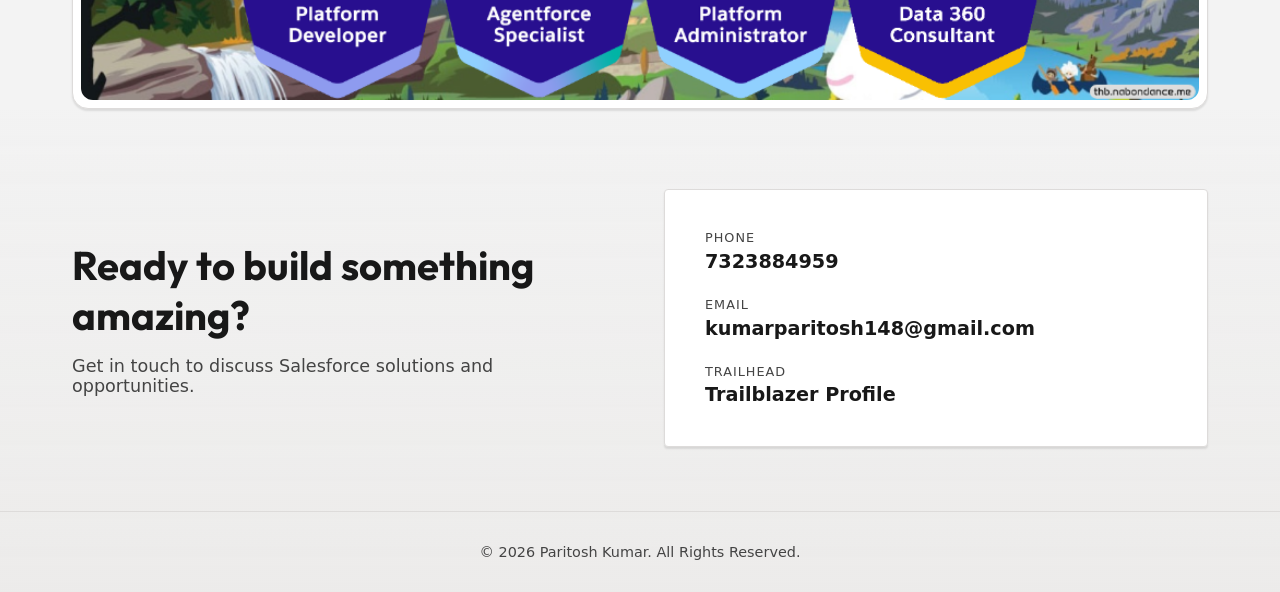
==== commit 2a670f27: "Add download links and images for Salesforce certificates" ====
--- a/index.html
+++ b/index.html
@@ -13,7 +13,7 @@
     <link
         href="https://fonts.googleapis.com/css2?family=Inter:wght@300;400;500;600;700;800&family=Outfit:wght@400;600;800&display=swap"
         rel="stylesheet">
-    <link rel="stylesheet" href="style.css?v=5.0">
+    <link rel="stylesheet" href="style.css?v=6.0">
 </head>
 
 <body>
@@ -116,22 +116,47 @@
                         <li>
                             <div class="cert-icon"></div>
                             <span>Salesforce Certified Platform Developer</span>
+                            <a href="assets/images/Salesforce_Platform_Developer_Certificate.png" download class="cert-download" title="Download Certificate">
+                                <svg viewBox="0 0 24 24" width="16" height="16" fill="currentColor">
+                                    <path d="M19 9h-4V3H9v6H5l7 7 7-7zM5 18v2h14v-2H5z"/>
+                                </svg>
+                            </a>
                         </li>
                         <li>
                             <div class="cert-icon"></div>
                             <span>Salesforce Certified Administrator</span>
+                            <a href="assets/images/Salesforce_Administrator_Certificate.png" download class="cert-download" title="Download Certificate">
+                                <svg viewBox="0 0 24 24" width="16" height="16" fill="currentColor">
+                                    <path d="M19 9h-4V3H9v6H5l7 7 7-7zM5 18v2h14v-2H5z"/>
+                                </svg>
+                            </a>
                         </li>
                         <li>
                             <div class="cert-icon"></div>
                             <span>Salesforce Certified Agentforce Specialist</span>
+                            <a href="assets/images/Salesforce_Agentforce_Specialist_Certificate.png" download class="cert-download" title="Download Certificate">
+                                <svg viewBox="0 0 24 24" width="16" height="16" fill="currentColor">
+                                    <path d="M19 9h-4V3H9v6H5l7 7 7-7zM5 18v2h14v-2H5z"/>
+                                </svg>
+                            </a>
                         </li>
                         <li>
                             <div class="cert-icon"></div>
                             <span>Salesforce Certified AI Associate</span>
-                        </li>
-                        <li>
-                            <div class="cert-icon"></div>
-                            <span>Salesforce Data Cloud (Fundamentals)</span>
+                            <a href="assets/images/Salesforce_AI_Associate_Certificate.png" download class="cert-download" title="Download Certificate">
+                                <svg viewBox="0 0 24 24" width="16" height="16" fill="currentColor">
+                                    <path d="M19 9h-4V3H9v6H5l7 7 7-7zM5 18v2h14v-2H5z"/>
+                                </svg>
+                            </a>
+                        </li>
+                        <li>
+                            <div class="cert-icon"></div>
+                            <span>Salesforce Certified Data Cloud Consultant</span>
+                            <a href="assets/images/Salesforce_Data_Cloud_Consultant_Certificate.png" download class="cert-download" title="Download Certificate">
+                                <svg viewBox="0 0 24 24" width="16" height="16" fill="currentColor">
+                                    <path d="M19 9h-4V3H9v6H5l7 7 7-7zM5 18v2h14v-2H5z"/>
+                                </svg>
+                            </a>
                         </li>
                         <li>
                             <div class="cert-icon"></div>
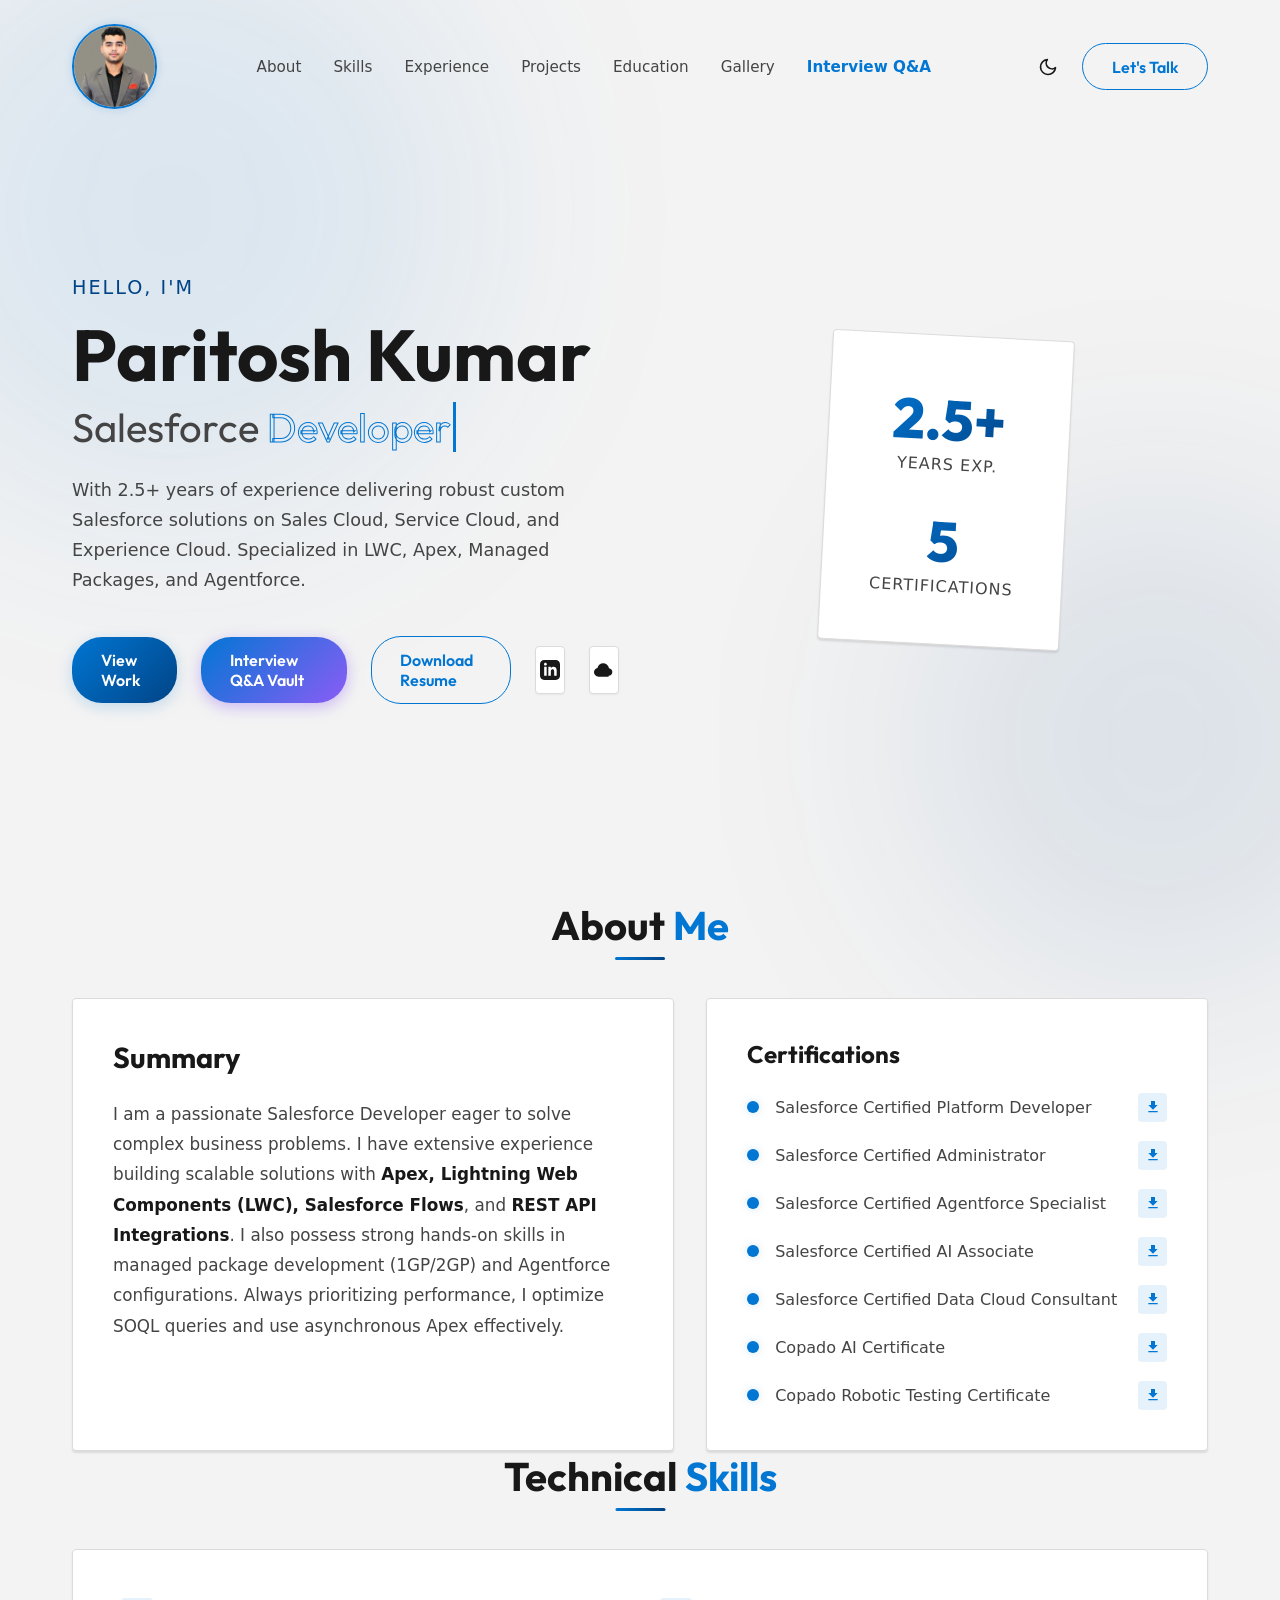
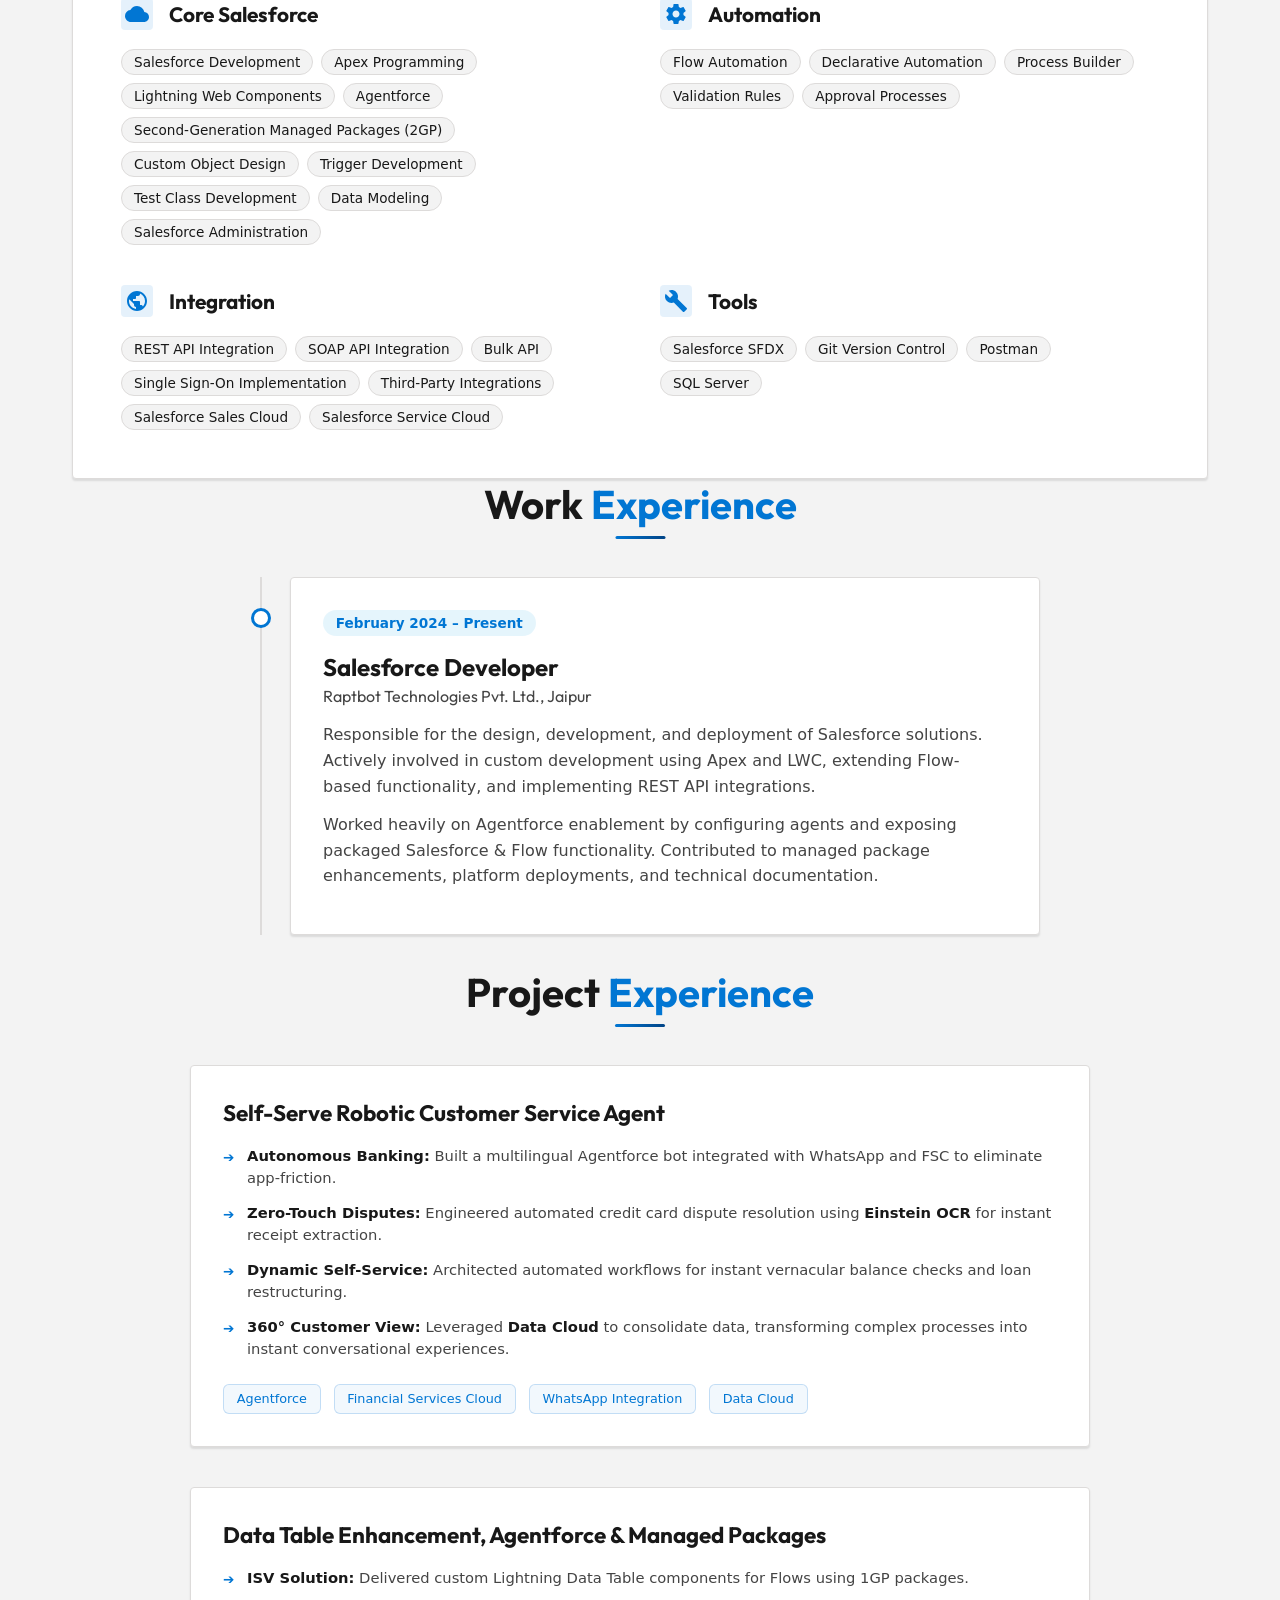
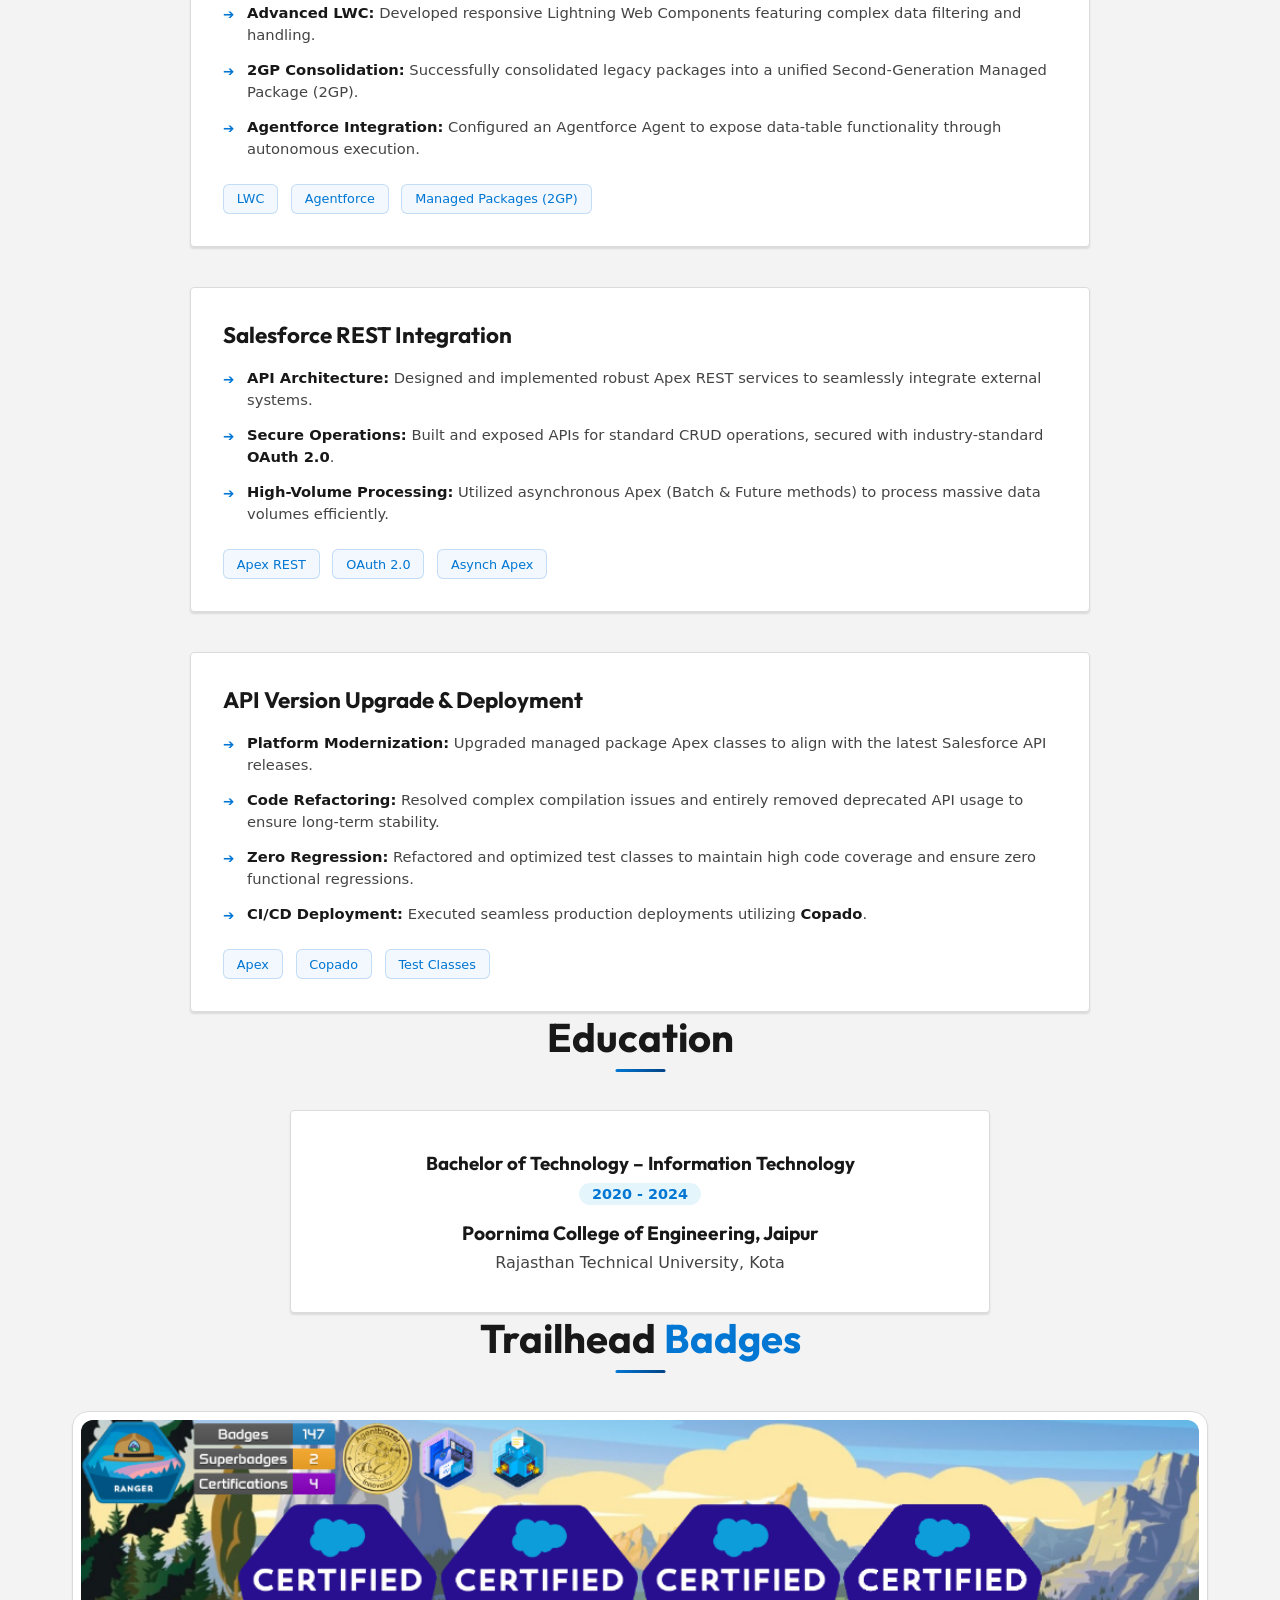
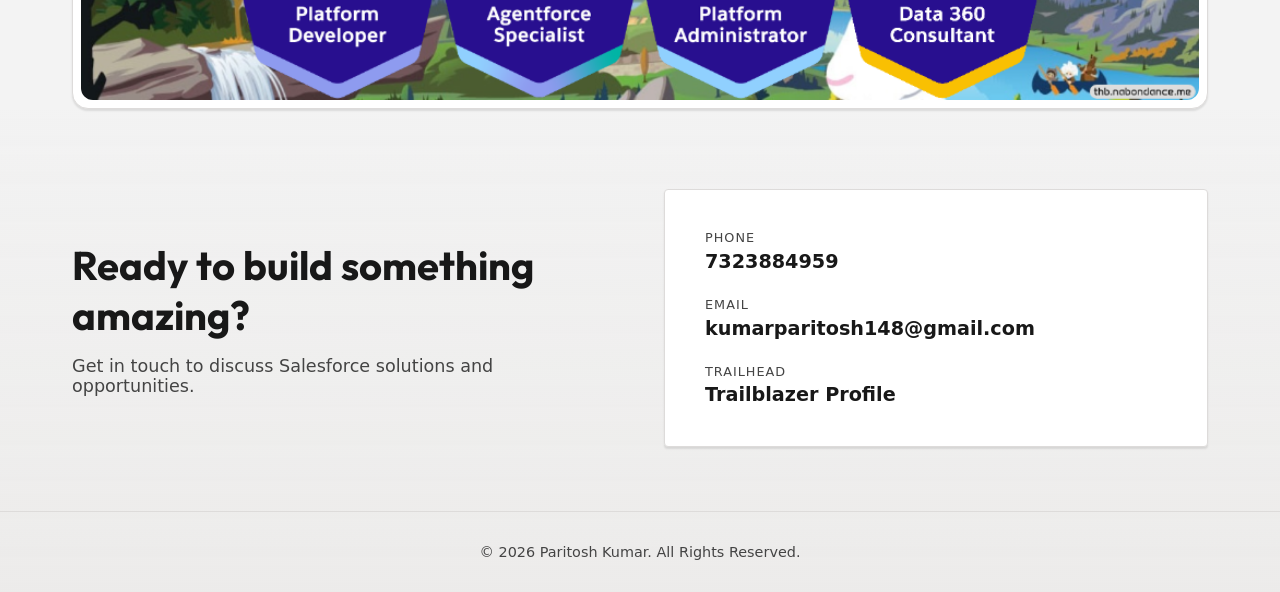
==== commit 83d98d46: "Added Salesforce Interview Questions Vault" ====
--- a/index.html
+++ b/index.html
@@ -40,6 +40,7 @@
                 <li><a href="#projects">Projects</a></li>
                 <li><a href="#education">Education</a></li>
                 <li><a href="#gallery">Gallery</a></li>
+                <li><a href="interview-questions.html" style="color: var(--primary); font-weight: 600;">Interview Q&A</a></li>
             </ul>
             <div class="nav-contact">
                 <button class="theme-toggle" id="themeToggle" aria-label="Toggle Night Mode">
@@ -64,6 +65,7 @@
                 </p>
                 <div class="hero-actions">
                     <a href="#projects" class="btn btn-primary">View Work</a>
+                    <a href="interview-questions.html" class="btn btn-primary" style="background: linear-gradient(135deg, var(--primary) 0%, #8b5cf6 100%); border: none; box-shadow: 0 4px 15px rgba(139, 92, 246, 0.4);">Interview Q&A Vault</a>
                     <a href="Paritosh_Kumar.docx%20(4).pdf" download="Paritosh_Kumar_Resume.pdf" class="btn btn-outline"
                         target="_blank">Download Resume</a>
                     <a href="https://www.linkedin.com/in/paritoshkumar73/" target="_blank" class="btn btn-icon"
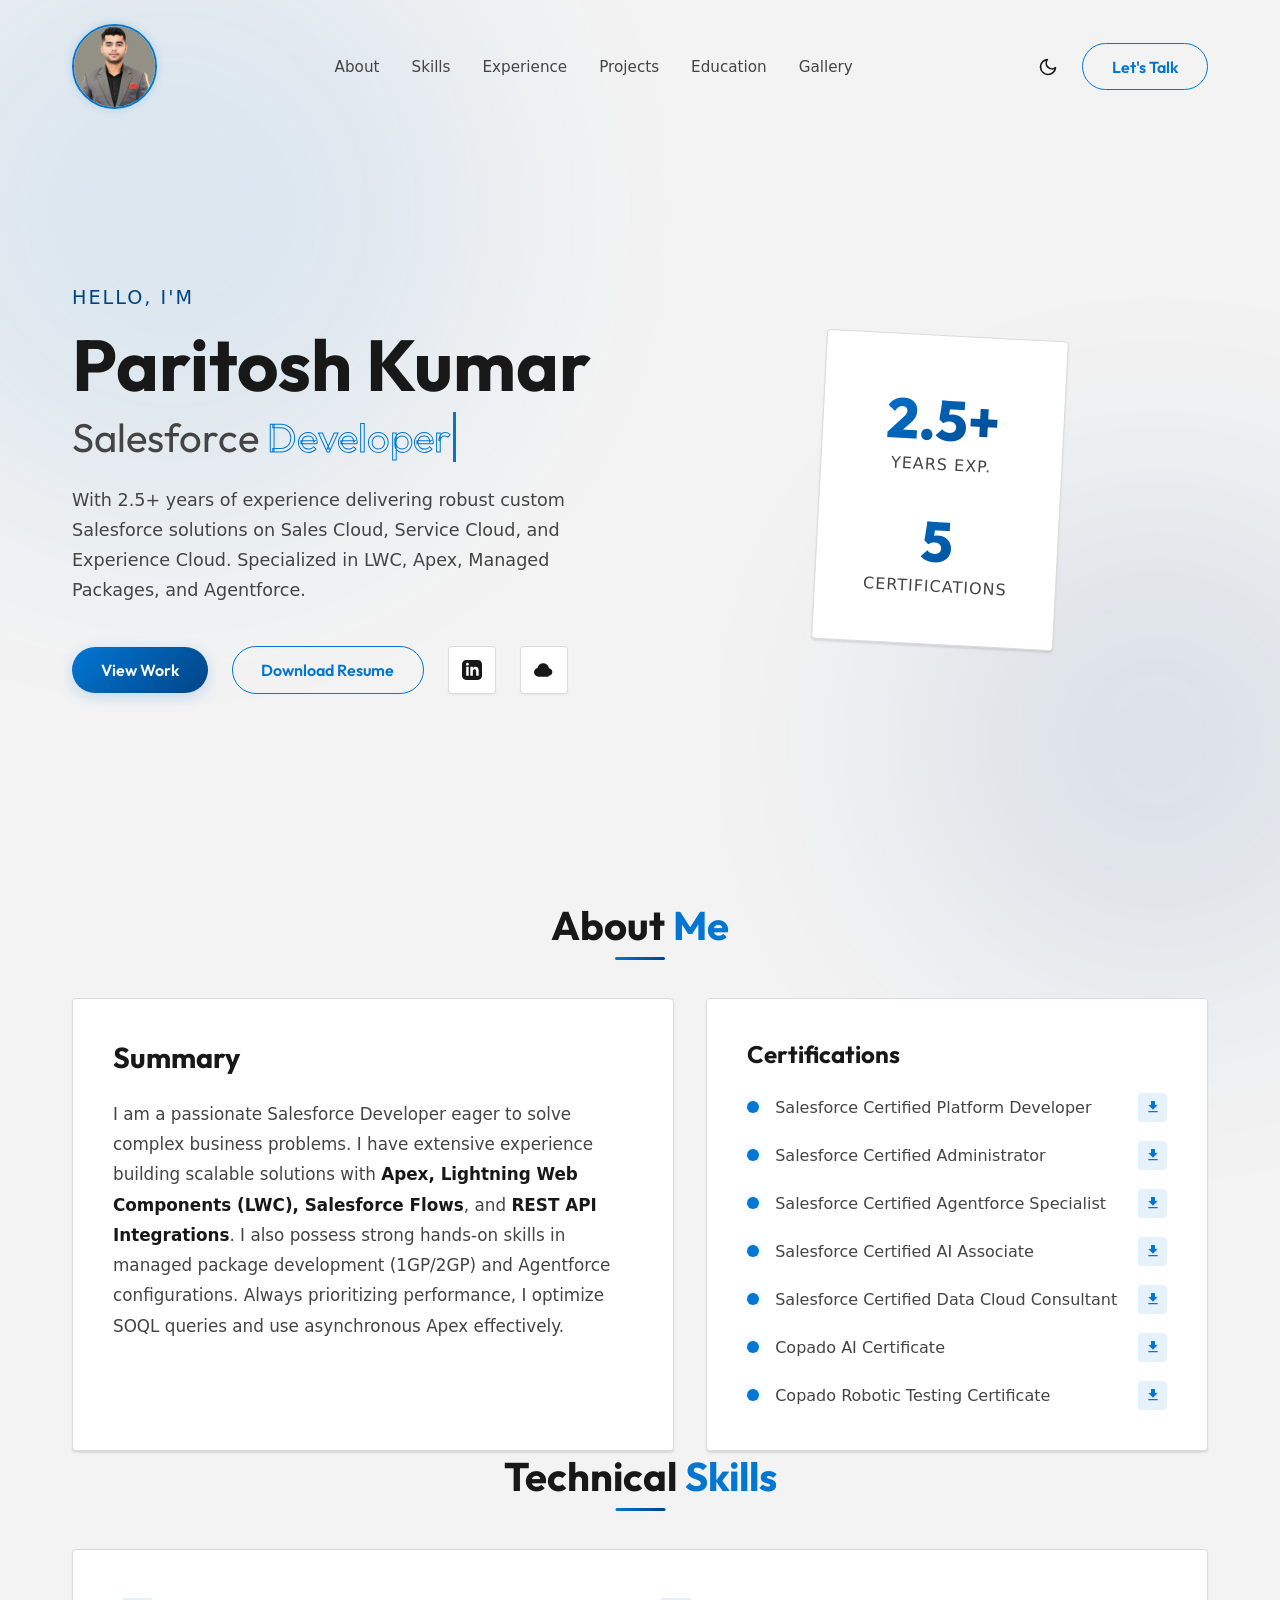
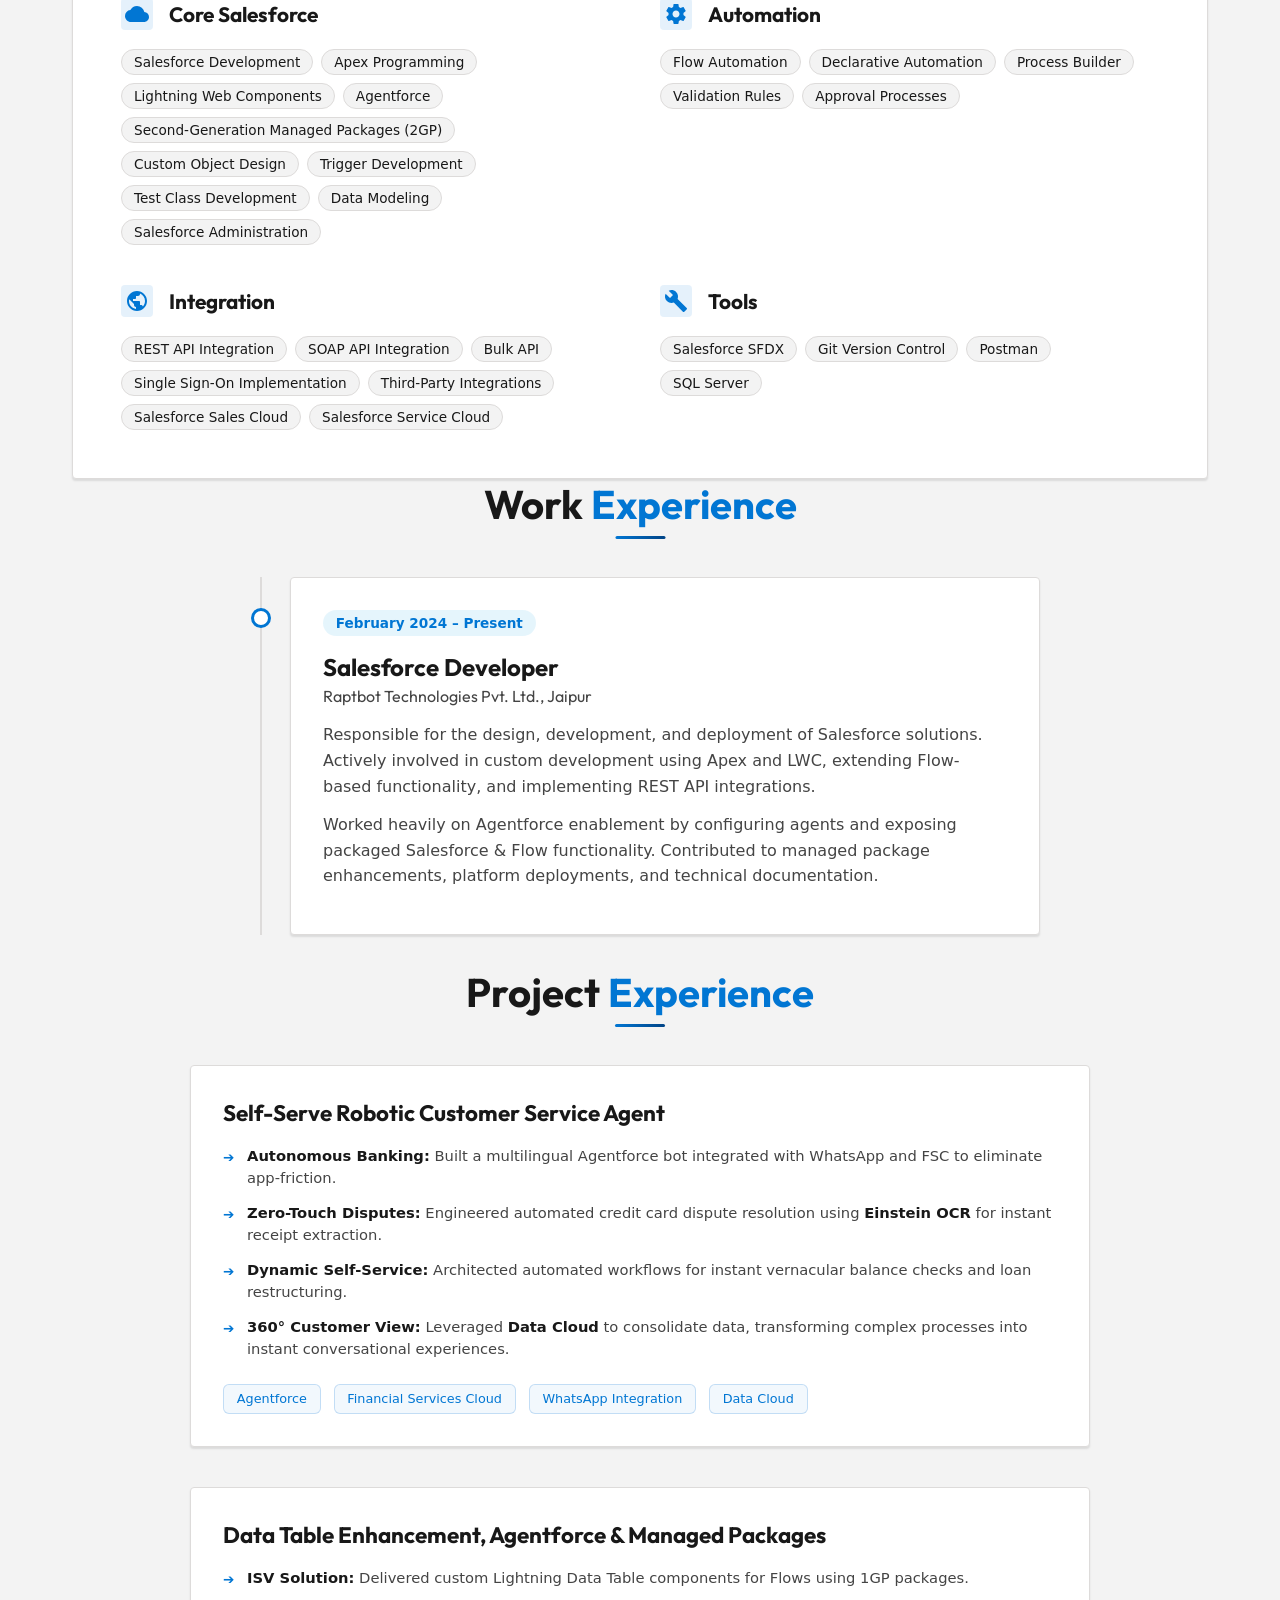
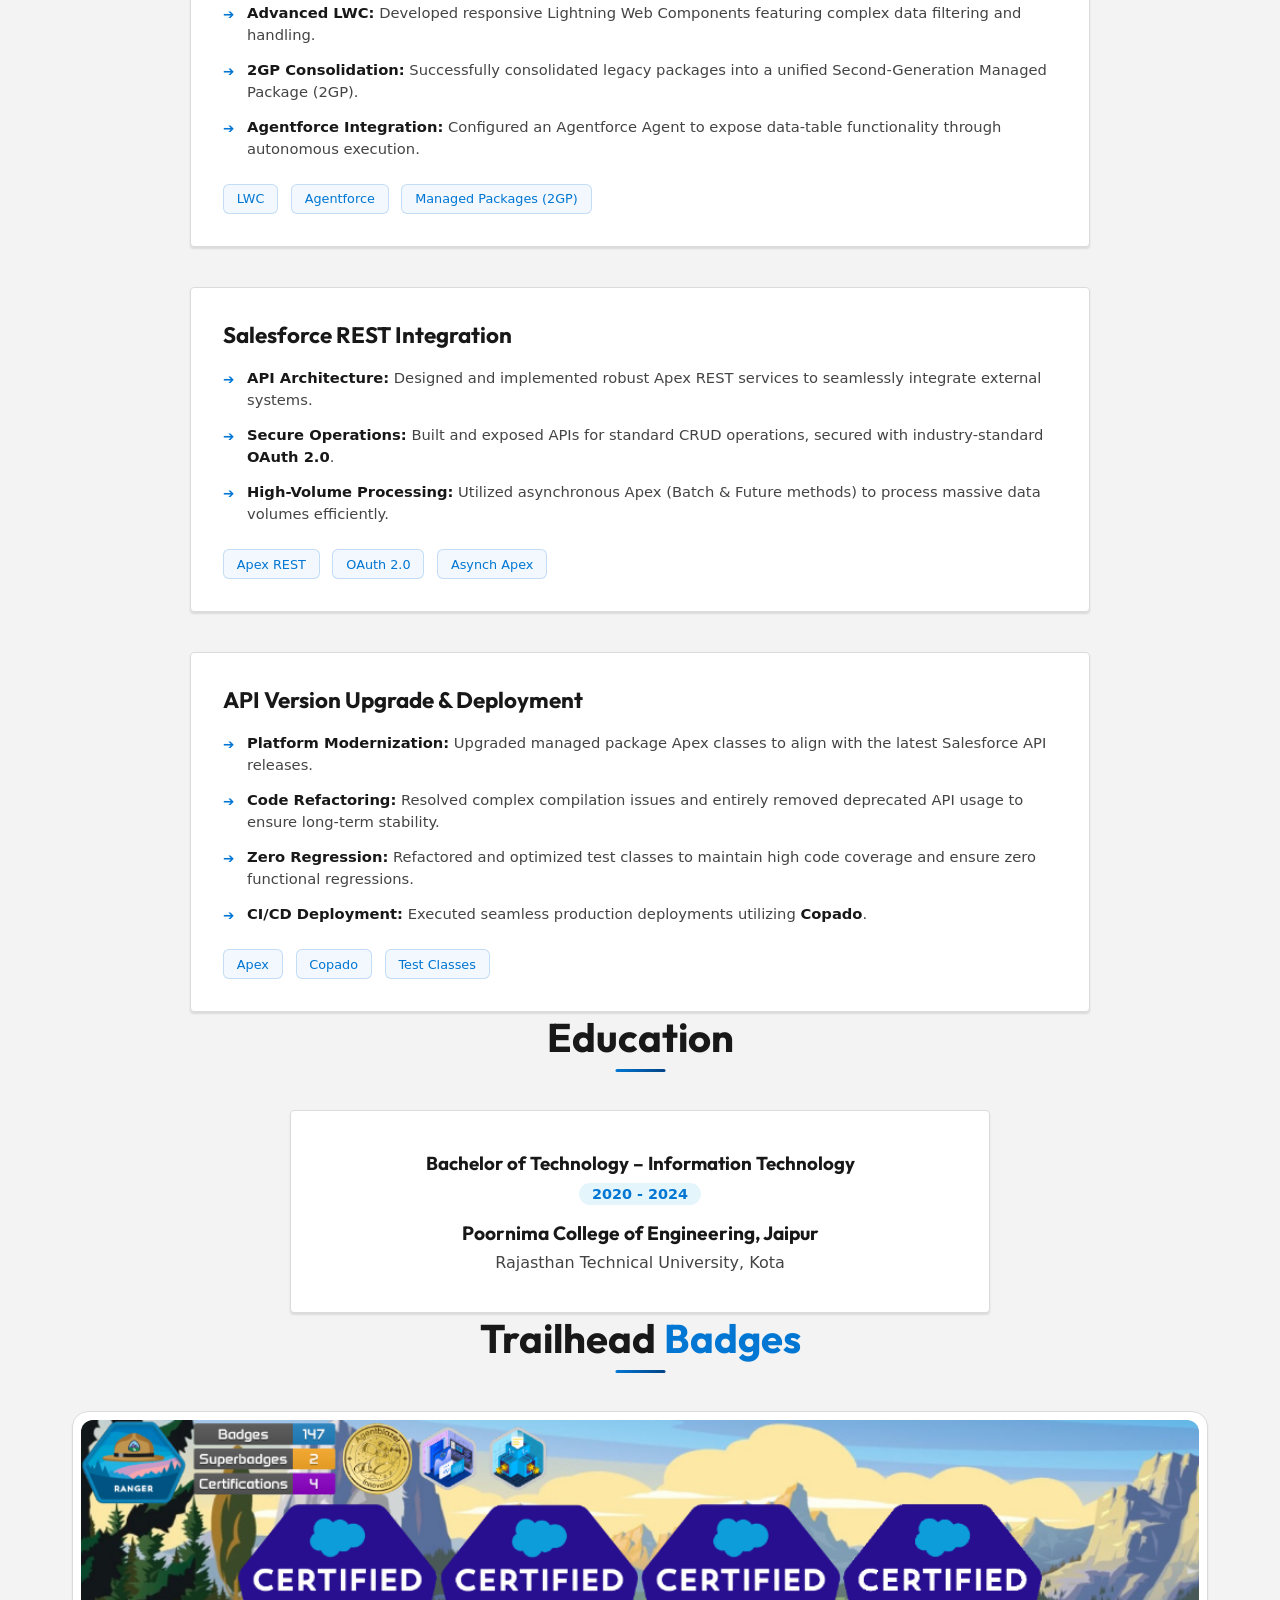
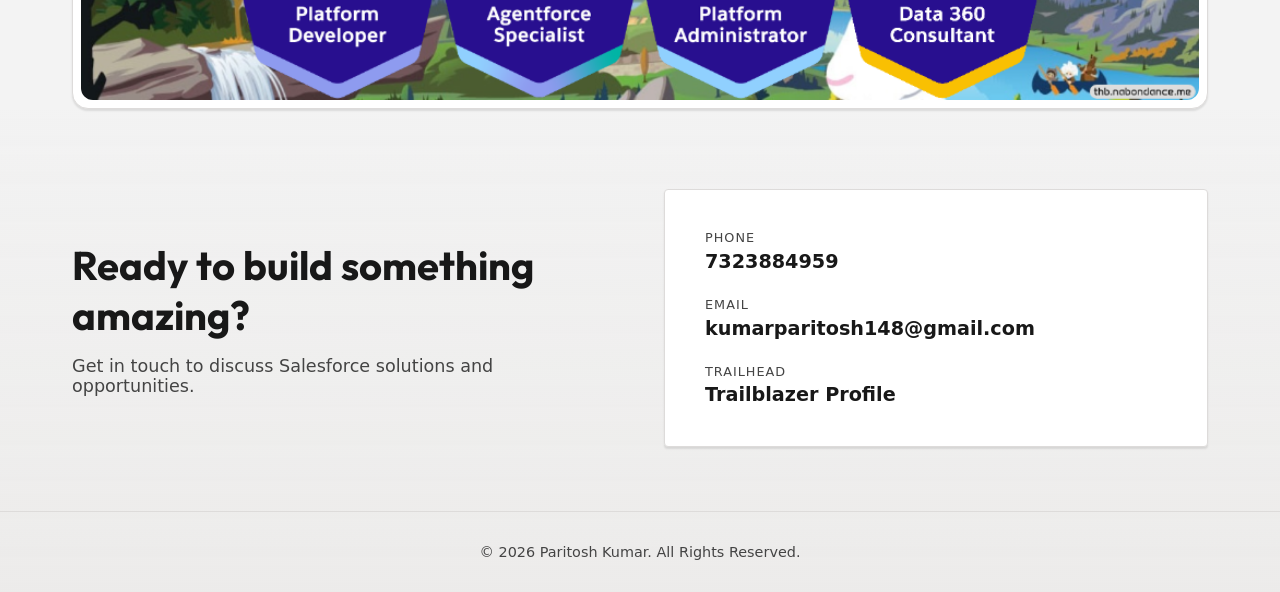
==== commit 616e9e5d: "Reverted interview questions link" ====
--- a/index.html
+++ b/index.html
@@ -40,7 +40,6 @@
                 <li><a href="#projects">Projects</a></li>
                 <li><a href="#education">Education</a></li>
                 <li><a href="#gallery">Gallery</a></li>
-                <li><a href="interview-questions.html" style="color: var(--primary); font-weight: 600;">Interview Q&A</a></li>
             </ul>
             <div class="nav-contact">
                 <button class="theme-toggle" id="themeToggle" aria-label="Toggle Night Mode">
@@ -65,7 +64,6 @@
                 </p>
                 <div class="hero-actions">
                     <a href="#projects" class="btn btn-primary">View Work</a>
-                    <a href="interview-questions.html" class="btn btn-primary" style="background: linear-gradient(135deg, var(--primary) 0%, #8b5cf6 100%); border: none; box-shadow: 0 4px 15px rgba(139, 92, 246, 0.4);">Interview Q&A Vault</a>
                     <a href="Paritosh_Kumar.docx%20(4).pdf" download="Paritosh_Kumar_Resume.pdf" class="btn btn-outline"
                         target="_blank">Download Resume</a>
                     <a href="https://www.linkedin.com/in/paritoshkumar73/" target="_blank" class="btn btn-icon"
